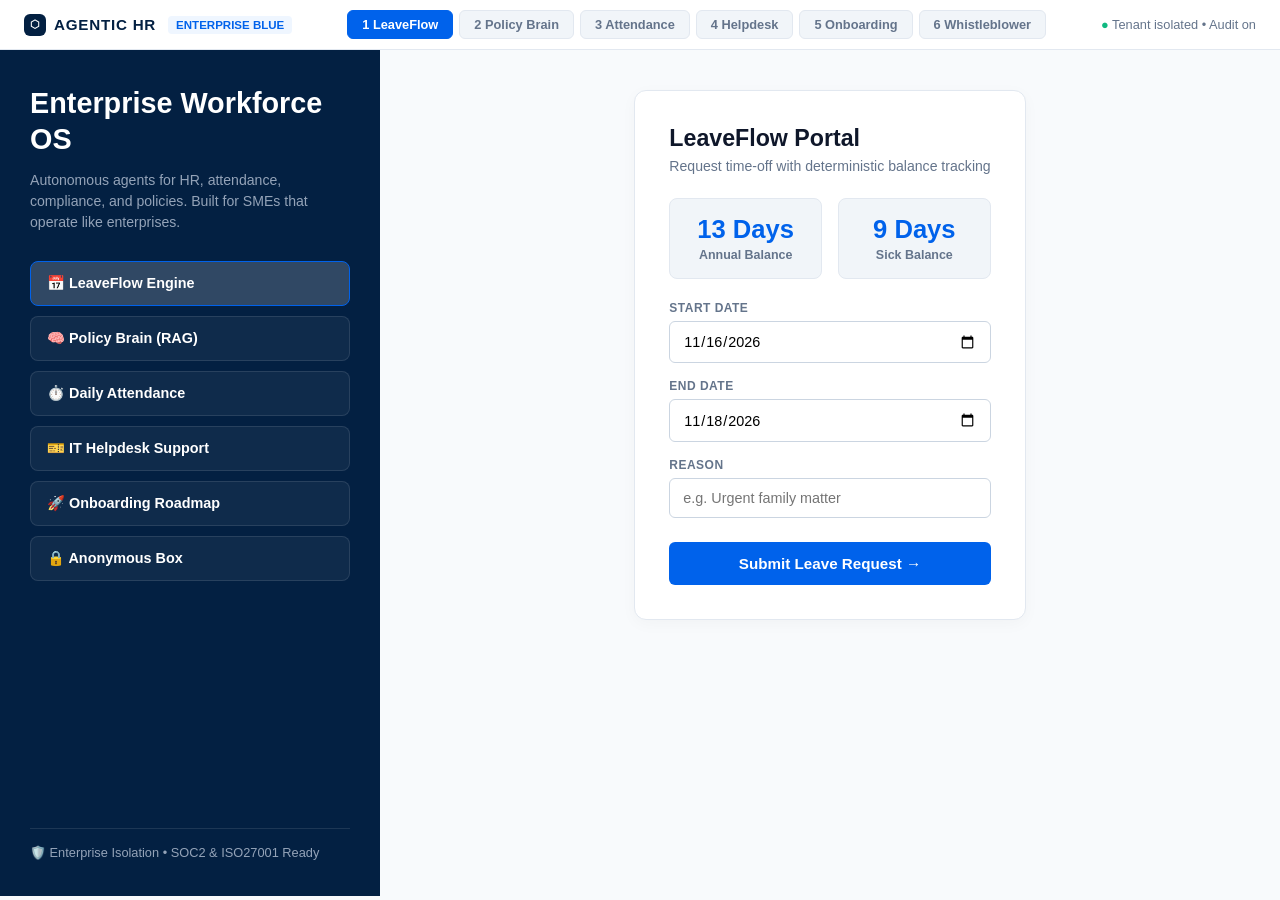
==== modules/employee-mgmt/index.html @ 18d4127e "feat(ui): implement enterprise blue cockpit UI and verify deterministic services" ====
<!DOCTYPE html>
<html lang="en">
<head>
  <meta charset="UTF-8">
  <meta name="viewport" content="width=device-width, initial-scale=1.0">
  <title>AGENTIC HR - Enterprise Workforce OS</title>
  <style>
    * {
      box-sizing: border-box;
      margin: 0;
      padding: 0;
      font-family: -apple-system, BlinkMacSystemFont, "Segoe UI", Roboto, Helvetica, Arial, sans-serif;
    }

    body {
      background-color: #f8fafc;
      color: #0f172a;
      display: flex;
      flex-direction: column;
      height: 100vh;
      overflow: hidden;
    }

    /* Top Prototype Nav Bar */
    .top-header {
      background: #ffffff;
      border-bottom: 1px solid #e2e8f0;
      display: flex;
      align-items: center;
      justify-content: space-between;
      padding: 10px 24px;
      font-size: 0.82rem;
      user-select: none;
      flex-shrink: 0;
    }

    .brand-group {
      display: flex;
      align-items: center;
      gap: 12px;
    }

    .brand-logo {
      display: flex;
      align-items: center;
      gap: 8px;
      font-weight: 800;
      letter-spacing: 0.05em;
      color: #032042;
      font-size: 0.95rem;
    }

    .brand-icon {
      width: 22px;
      height: 22px;
      background: #032042;
      color: white;
      border-radius: 6px;
      display: grid;
      place-items: center;
      font-size: 11px;
      font-weight: 900;
    }

    .pill-badge {
      background: #eff6ff;
      color: #0062eb;
      font-weight: 700;
      padding: 3px 8px;
      border-radius: 4px;
      font-size: 0.72rem;
    }

    .screen-pills {
      display: flex;
      gap: 6px;
    }

    .pill-btn {
      background: #f1f5f9;
      border: 1px solid #e2e8f0;
      color: #64748b;
      padding: 6px 14px;
      border-radius: 6px;
      font-size: 0.8rem;
      font-weight: 600;
      cursor: pointer;
      transition: all 0.2s ease;
    }

    .pill-btn:hover {
      background: #e2e8f0;
      color: #0f172a;
    }

    .pill-btn.active {
      background: #0062eb;
      color: #ffffff;
      border-color: #0062eb;
    }

    /* Main Workspace Layout */
    .workspace {
      display: grid;
      grid-template-columns: 380px 1fr;
      height: calc(100vh - 54px);
      overflow: hidden;
    }

    /* Left Hero / Sidebar Panel */
    .hero-side {
      background: #032042;
      color: #ffffff;
      padding: 36px 30px;
      display: flex;
      flex-direction: column;
      justify-content: space-between;
      overflow-y: auto;
    }

    .hero-title {
      font-size: 1.8rem;
      font-weight: 700;
      line-height: 1.25;
      margin-bottom: 12px;
    }

    .hero-subtitle {
      color: #94a3b8;
      font-size: 0.88rem;
      line-height: 1.5;
      margin-bottom: 28px;
    }

    .nav-box {
      display: flex;
      flex-direction: column;
      gap: 10px;
    }

    .nav-btn {
      background: rgba(255, 255, 255, 0.05);
      border: 1px solid rgba(255, 255, 255, 0.1);
      border-radius: 8px;
      padding: 13px 16px;
      text-align: left;
      color: #ffffff;
      font-size: 0.9rem;
      font-weight: 600;
      cursor: pointer;
      transition: all 0.2s ease;
      display: flex;
      align-items: center;
      gap: 10px;
    }

    .nav-btn:hover, .nav-btn.active {
      background: rgba(255, 255, 255, 0.18);
      border-color: #0062eb;
    }

    .hero-footer {
      border-top: 1px solid rgba(255, 255, 255, 0.1);
      padding-top: 16px;
      font-size: 0.8rem;
      color: #94a3b8;
    }

    /* Right Main Interactive Canvas */
    .canvas {
      background: #f8fafc;
      padding: 40px;
      overflow-y: auto;
      display: flex;
      justify-content: center;
      align-items: flex-start;
    }

    .card {
      background: #ffffff;
      border: 1px solid #e2e8f0;
      border-radius: 12px;
      padding: 34px;
      width: 100%;
      max-width: 620px;
      box-shadow: 0 4px 16px rgba(0, 0, 0, 0.03);
    }

    .card-title {
      font-size: 1.45rem;
      font-weight: 700;
      color: #0f172a;
      margin-bottom: 6px;
    }

    .card-sub {
      font-size: 0.88rem;
      color: #64748b;
      margin-bottom: 24px;
    }

    /* Metrics Grid */
    .metrics {
      display: flex;
      gap: 16px;
      margin-bottom: 22px;
    }

    .metric-card {
      flex: 1;
      background: #f1f5f9;
      border: 1px solid #e2e8f0;
      padding: 16px;
      border-radius: 8px;
      text-align: center;
    }

    .metric-val {
      font-size: 1.6rem;
      font-weight: 800;
      color: #0062eb;
    }

    .metric-lbl {
      font-size: 0.78rem;
      color: #64748b;
      font-weight: 600;
      margin-top: 4px;
    }

    /* Form Fields */
    .form-group {
      margin-bottom: 16px;
    }

    label {
      display: block;
      font-size: 0.75rem;
      font-weight: 700;
      color: #64748b;
      margin-bottom: 6px;
      text-transform: uppercase;
      letter-spacing: 0.04em;
    }

    input, select, textarea {
      width: 100%;
      padding: 11px 13px;
      border: 1px solid #cbd5e1;
      border-radius: 6px;
      font-size: 0.9rem;
      outline: none;
      background: #ffffff;
    }

    input:focus, select:focus, textarea:focus {
      border-color: #0062eb;
      box-shadow: 0 0 0 3px rgba(0, 98, 235, 0.12);
    }

    .btn-action {
      width: 100%;
      background: #0062eb;
      color: #ffffff;
      border: none;
      padding: 13px;
      font-size: 0.95rem;
      font-weight: 600;
      border-radius: 6px;
      cursor: pointer;
      transition: background 0.2s ease;
      margin-top: 8px;
    }

    .btn-action:hover {
      background: #0050c7;
    }

    .response-banner {
      margin-top: 16px;
      padding: 13px;
      border-radius: 6px;
      font-size: 0.88rem;
      display: none;
      line-height: 1.45;
      background: #ecfdf5;
      border: 1px solid #10b981;
      color: #065f46;
    }

    .panel {
      display: none;
    }

    .panel.active {
      display: block;
      animation: fadeIn 0.15s ease-in-out;
    }

    @keyframes fadeIn {
      from { opacity: 0; transform: translateY(3px); }
      to { opacity: 1; transform: translateY(0); }
    }
  </style>
</head>
<body>

  <!-- Top Prototype Nav Bar -->
  <header class="top-header">
    <div class="brand-group">
      <div class="brand-logo">
        <div class="brand-icon">⬡</div>
        AGENTIC HR
      </div>
      <span class="pill-badge">ENTERPRISE BLUE</span>
    </div>

    <!-- Navigation Screen Pills -->
    <div class="screen-pills">
      <button class="pill-btn active" id="pill-leave" onclick="switchView('leave')">1 LeaveFlow</button>
      <button class="pill-btn" id="pill-policy" onclick="switchView('policy')">2 Policy Brain</button>
      <button class="pill-btn" id="pill-attendance" onclick="switchView('attendance')">3 Attendance</button>
      <button class="pill-btn" id="pill-helpdesk" onclick="switchView('helpdesk')">4 Helpdesk</button>
      <button class="pill-btn" id="pill-onboarding" onclick="switchView('onboarding')">5 Onboarding</button>
      <button class="pill-btn" id="pill-anon" onclick="switchView('anon')">6 Whistleblower</button>
    </div>

    <div style="font-size: 0.8rem; color: #64748b;">
      <span style="color: #10b981;">●</span> Tenant isolated • Audit on
    </div>
  </header>

  <!-- Workspace Grid -->
  <div class="workspace">

    <!-- Left Hero & Sidebar -->
    <aside class="hero-side">
      <div>
        <h1 class="hero-title">Enterprise Workforce OS</h1>
        <p class="hero-subtitle">
          Autonomous agents for HR, attendance, compliance, and policies. Built for SMEs that operate like enterprises.
        </p>

        <div class="nav-box">
          <button class="nav-btn active" id="side-leave" onclick="switchView('leave')">📅 LeaveFlow Engine</button>
          <button class="nav-btn" id="side-policy" onclick="switchView('policy')">🧠 Policy Brain (RAG)</button>
          <button class="nav-btn" id="side-attendance" onclick="switchView('attendance')">⏱️ Daily Attendance</button>
          <button class="nav-btn" id="side-helpdesk" onclick="switchView('helpdesk')">🎫 IT Helpdesk Support</button>
          <button class="nav-btn" id="side-onboarding" onclick="switchView('onboarding')">🚀 Onboarding Roadmap</button>
          <button class="nav-btn" id="side-anon" onclick="switchView('anon')">🔒 Anonymous Box</button>
        </div>
      </div>

      <div class="hero-footer">
        🛡️ Enterprise Isolation • SOC2 & ISO27001 Ready
      </div>
    </aside>

    <!-- Right Workspace Canvas -->
    <main class="canvas">

      <!-- View 1: LeaveFlow -->
      <section id="view-leave" class="panel active">
        <div class="card">
          <h2 class="card-title">LeaveFlow Portal</h2>
          <p class="card-sub">Request time-off with deterministic balance tracking</p>

          <div class="metrics">
            <div class="metric-card">
              <div class="metric-val" id="ann-bal">13 Days</div>
              <div class="metric-lbl">Annual Balance</div>
            </div>
            <div class="metric-card">
              <div class="metric-val">9 Days</div>
              <div class="metric-lbl">Sick Balance</div>
            </div>
          </div>

          <div class="form-group">
            <label>Start Date</label>
            <input type="date" id="leave-start" value="2026-11-16">
          </div>
          <div class="form-group">
            <label>End Date</label>
            <input type="date" id="leave-end" value="2026-11-18">
          </div>
          <div class="form-group">
            <label>Reason</label>
            <input type="text" id="leave-reason" placeholder="e.g. Urgent family matter">
          </div>

          <button class="btn-action" onclick="handleLeave()">Submit Leave Request →</button>
          <div id="leave-res" class="response-banner"></div>
        </div>
      </section>

      <!-- View 2: Policy Brain (RAG) -->
      <section id="view-policy" class="panel">
        <div class="card">
          <h2 class="card-title">Policy Brain (RAG)</h2>
          <p class="card-sub">Grounded answers from official handbooks with RBAC protection</p>

          <div class="form-group">
            <label>Policy Question</label>
            <input type="text" id="policy-q" placeholder="What is the notice period for annual leaves?">
          </div>

          <button class="btn-action" onclick="handlePolicy()">Search Policy Engine →</button>
          <div id="policy-res" class="response-banner"></div>
        </div>
      </section>

      <!-- View 3: Attendance -->
      <section id="view-attendance" class="panel">
        <div class="card">
          <h2 class="card-title">Attendance & Timesheet</h2>
          <p class="card-sub">Immutable daily check-in verification</p>

          <div class="metrics">
            <div class="metric-card">
              <div class="metric-val" style="color: #10b981;">09:00 AM</div>
              <div class="metric-lbl">Scheduled Shift</div>
            </div>
            <div class="metric-card">
              <div class="metric-val" id="punch-status" style="color: #64748b;">Pending</div>
              <div class="metric-lbl">Status</div>
            </div>
          </div>

          <button class="btn-action" onclick="handleAttendance()">Punch Daily Attendance Check-In →</button>
          <div id="punch-res" class="response-banner"></div>
        </div>
      </section>

      <!-- View 4: Helpdesk -->
      <section id="view-helpdesk" class="panel">
        <div class="card">
          <h2 class="card-title">IT Helpdesk Support</h2>
          <p class="card-sub">Automated ticket dispatch and triage</p>

          <div class="form-group">
            <label>Ticket Subject</label>
            <input type="text" id="tck-sub" placeholder="e.g. Need Docker access on dev station">
          </div>
          <div class="form-group">
            <label>Category</label>
            <select id="tck-cat">
              <option value="IT">IT Infrastructure</option>
              <option value="HR">HR Department</option>
              <option value="Facilities">Workplace & Equipment</option>
            </select>
          </div>

          <button class="btn-action" onclick="handleTicket()">Create Support Ticket →</button>
          <div id="tck-res" class="response-banner"></div>
        </div>
      </section>

      <!-- View 5: Onboarding -->
      <section id="view-onboarding" class="panel">
        <div class="card">
          <h2 class="card-title">Onboarding Roadmap</h2>
          <p class="card-sub">Fast-track induction milestones (Day 1 - 3)</p>

          <div style="display: flex; flex-direction: column; gap: 10px;">
            <div style="padding: 12px; background: #f1f5f9; border-radius: 6px; font-size: 0.88rem;">
              <strong>Day 1:</strong> Culture & Hardware Provisioning — <span style="color: #10b981; font-weight: 700;">Completed</span>
            </div>
            <div style="padding: 12px; background: #eff6ff; border: 1px solid #bfdbfe; border-radius: 6px; font-size: 0.88rem;">
              <strong>Day 2:</strong> Architecture & Security Rules — <span style="color: #0062eb; font-weight: 700;">In Progress</span>
            </div>
            <div style="padding: 12px; background: #f1f5f9; border-radius: 6px; font-size: 0.88rem;">
              <strong>Day 3:</strong> Solo Production Deliverables — <span style="color: #64748b; font-weight: 700;">Pending</span>
            </div>
          </div>
        </div>
      </section>

      <!-- View 6: Anonymous Box -->
      <section id="view-anon" class="panel">
        <div class="card">
          <h2 class="card-title">Zero-Trace Whistleblower (Rule 6)</h2>
          <p class="card-sub">Report sensitive concerns without IP or token logging</p>

          <div class="form-group">
            <label>Report Incident</label>
            <textarea id="anon-txt" rows="4" placeholder="Detail the situation without personal identifiers..."></textarea>
          </div>

          <button class="btn-action" onclick="handleAnonymous()">Submit Anonymously →</button>
          <div id="anon-res" class="response-banner"></div>
        </div>
      </section>

    </main>
  </div>

  <script>
    function switchView(tabKey) {
      // 1. Sabhi panels hide karein
      const panels = document.querySelectorAll('.panel');
      panels.forEach(p => p.classList.remove('active'));

      // 2. Buttons se active status hatayein
      document.querySelectorAll('.pill-btn').forEach(b => b.classList.remove('active'));
      document.querySelectorAll('.nav-btn').forEach(b => b.classList.remove('active'));

      // 3. Target panel aur button activate karein
      const targetPanel = document.getElementById('view-' + tabKey);
      if (targetPanel) {
        targetPanel.classList.add('active');
      }

      const activePill = document.getElementById('pill-' + tabKey);
      if (activePill) activePill.classList.add('active');

      const activeSide = document.getElementById('side-' + tabKey);
      if (activeSide) activeSide.classList.add('active');
    }

    function handleLeave() {
      const reason = document.getElementById('leave-reason').value.trim();
      const res = document.getElementById('leave-res');
      if (!reason) {
        alert('Please enter a reason for the leave.');
        return;
      }
      res.style.display = 'block';
      res.innerHTML = '<strong>Request Approved:</strong> Remaining annual leave balance is now <strong>10 Days</strong>.';
      document.getElementById('ann-bal').innerText = '10 Days';
    }

    function handlePolicy() {
      const q = document.getElementById('policy-q').value.trim();
      const res = document.getElementById('policy-res');
      if (!q) {
        alert('Please enter a policy question.');
        return;
      }
      res.style.display = 'block';
      res.innerHTML = '<strong>Policy Grounded Result:</strong> Annual leaves require at least 2 working days advance notice. Probation evaluated under Section 4.2.<br><small style="color:#64748b;">Source: handbook.md</small>';
    }

    function handleAttendance() {
      const res = document.getElementById('punch-res');
      res.style.display = 'block';
      res.innerHTML = '<strong>Success:</strong> Daily attendance logged at 09:02 AM.';
      const status = document.getElementById('punch-status');
      status.innerText = 'PRESENT';
      status.style.color = '#10b981';
    }

    function handleTicket() {
      const sub = document.getElementById('tck-sub').value.trim();
      const res = document.getElementById('tck-res');
      if (!sub) {
        alert('Please enter ticket subject.');
        return;
      }
      const code = 'TCK-' + Math.random().toString(36).substring(2, 6).toUpperCase();
      res.style.display = 'block';
      res.innerHTML = '<strong>Ticket Created:</strong> #' + code + ' (Assigned to Tier-1 IT Support)';
    }

    function handleAnonymous() {
      const txt = document.getElementById('anon-txt').value.trim();
      const res = document.getElementById('anon-res');
      if (!txt) {
        alert('Please enter complaint details.');
        return;
      }
      const code = 'CASE-' + Math.random().toString(36).substring(2, 7).toUpperCase();
      res.style.display = 'block';
      res.innerHTML = '<strong>Logged (Zero-Trace):</strong> Case Code: <code>' + code + '</code>';
      document.getElementById('anon-txt').value = '';
    }
  </script>
</body>
</html>
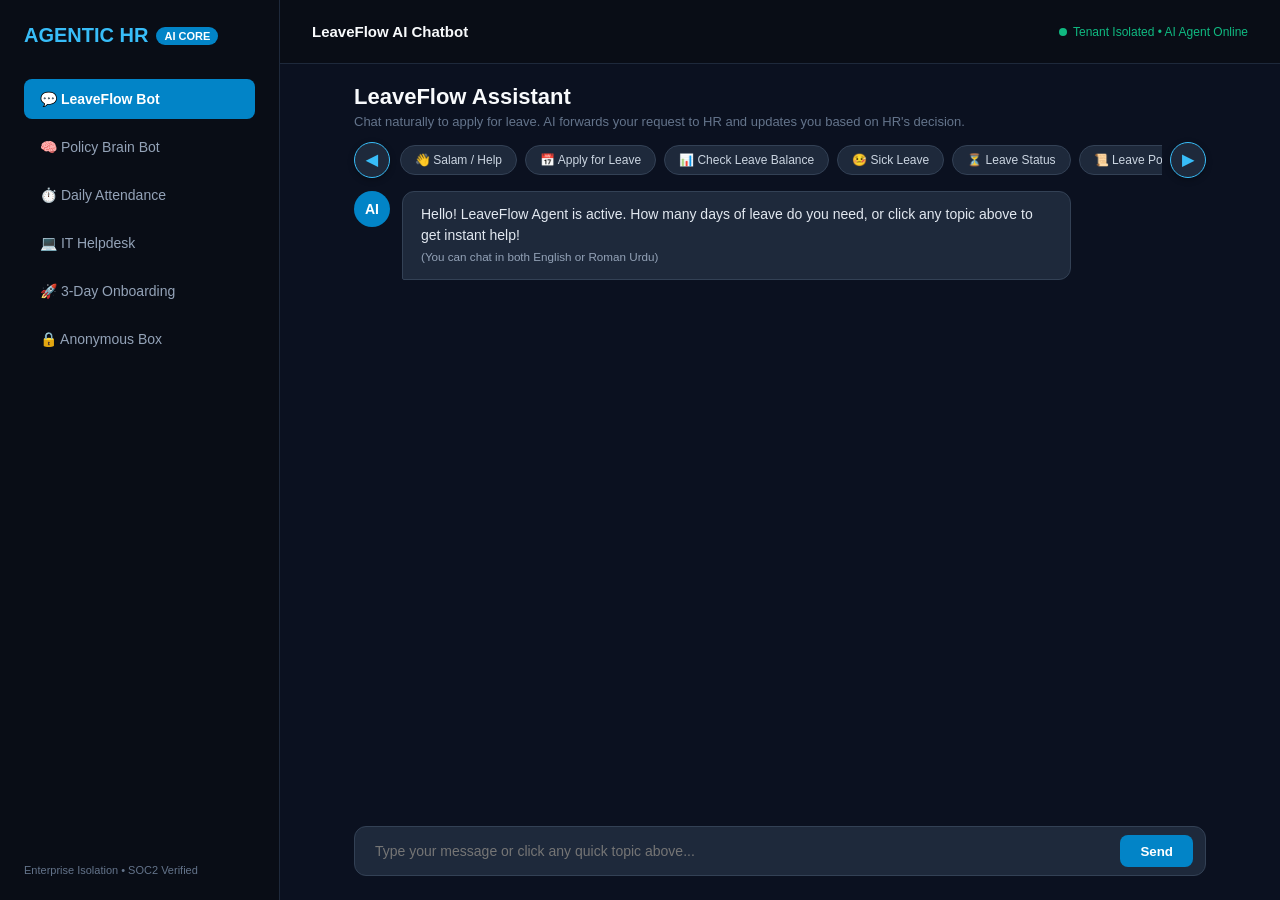
==== commit ac27f740: "feat(emp-mgmt): complete S1 data contracts, models, and wired live frontend APIs" ====
--- a/modules/employee-mgmt/index.html
+++ b/modules/employee-mgmt/index.html
@@ -1,579 +1,448 @@
-<!DOCTYPE html>
+﻿<!DOCTYPE html>
 <html lang="en">
 <head>
-  <meta charset="UTF-8">
-  <meta name="viewport" content="width=device-width, initial-scale=1.0">
-  <title>AGENTIC HR - Enterprise Workforce OS</title>
-  <style>
-    * {
-      box-sizing: border-box;
-      margin: 0;
-      padding: 0;
-      font-family: -apple-system, BlinkMacSystemFont, "Segoe UI", Roboto, Helvetica, Arial, sans-serif;
-    }
-
-    body {
-      background-color: #f8fafc;
-      color: #0f172a;
-      display: flex;
-      flex-direction: column;
-      height: 100vh;
-      overflow: hidden;
-    }
-
-    /* Top Prototype Nav Bar */
-    .top-header {
-      background: #ffffff;
-      border-bottom: 1px solid #e2e8f0;
-      display: flex;
-      align-items: center;
-      justify-content: space-between;
-      padding: 10px 24px;
-      font-size: 0.82rem;
-      user-select: none;
-      flex-shrink: 0;
-    }
-
-    .brand-group {
-      display: flex;
-      align-items: center;
-      gap: 12px;
-    }
-
-    .brand-logo {
-      display: flex;
-      align-items: center;
-      gap: 8px;
-      font-weight: 800;
-      letter-spacing: 0.05em;
-      color: #032042;
-      font-size: 0.95rem;
-    }
-
-    .brand-icon {
-      width: 22px;
-      height: 22px;
-      background: #032042;
-      color: white;
-      border-radius: 6px;
-      display: grid;
-      place-items: center;
-      font-size: 11px;
-      font-weight: 900;
-    }
-
-    .pill-badge {
-      background: #eff6ff;
-      color: #0062eb;
-      font-weight: 700;
-      padding: 3px 8px;
-      border-radius: 4px;
-      font-size: 0.72rem;
-    }
-
-    .screen-pills {
-      display: flex;
-      gap: 6px;
-    }
-
-    .pill-btn {
-      background: #f1f5f9;
-      border: 1px solid #e2e8f0;
-      color: #64748b;
-      padding: 6px 14px;
-      border-radius: 6px;
-      font-size: 0.8rem;
-      font-weight: 600;
-      cursor: pointer;
-      transition: all 0.2s ease;
-    }
-
-    .pill-btn:hover {
-      background: #e2e8f0;
-      color: #0f172a;
-    }
-
-    .pill-btn.active {
-      background: #0062eb;
-      color: #ffffff;
-      border-color: #0062eb;
-    }
-
-    /* Main Workspace Layout */
-    .workspace {
-      display: grid;
-      grid-template-columns: 380px 1fr;
-      height: calc(100vh - 54px);
-      overflow: hidden;
-    }
-
-    /* Left Hero / Sidebar Panel */
-    .hero-side {
-      background: #032042;
-      color: #ffffff;
-      padding: 36px 30px;
-      display: flex;
-      flex-direction: column;
-      justify-content: space-between;
-      overflow-y: auto;
-    }
-
-    .hero-title {
-      font-size: 1.8rem;
-      font-weight: 700;
-      line-height: 1.25;
-      margin-bottom: 12px;
-    }
-
-    .hero-subtitle {
-      color: #94a3b8;
-      font-size: 0.88rem;
-      line-height: 1.5;
-      margin-bottom: 28px;
-    }
-
-    .nav-box {
-      display: flex;
-      flex-direction: column;
-      gap: 10px;
-    }
-
-    .nav-btn {
-      background: rgba(255, 255, 255, 0.05);
-      border: 1px solid rgba(255, 255, 255, 0.1);
-      border-radius: 8px;
-      padding: 13px 16px;
-      text-align: left;
-      color: #ffffff;
-      font-size: 0.9rem;
-      font-weight: 600;
-      cursor: pointer;
-      transition: all 0.2s ease;
-      display: flex;
-      align-items: center;
-      gap: 10px;
-    }
-
-    .nav-btn:hover, .nav-btn.active {
-      background: rgba(255, 255, 255, 0.18);
-      border-color: #0062eb;
-    }
-
-    .hero-footer {
-      border-top: 1px solid rgba(255, 255, 255, 0.1);
-      padding-top: 16px;
-      font-size: 0.8rem;
-      color: #94a3b8;
-    }
-
-    /* Right Main Interactive Canvas */
-    .canvas {
-      background: #f8fafc;
-      padding: 40px;
-      overflow-y: auto;
-      display: flex;
-      justify-content: center;
-      align-items: flex-start;
-    }
-
-    .card {
-      background: #ffffff;
-      border: 1px solid #e2e8f0;
-      border-radius: 12px;
-      padding: 34px;
-      width: 100%;
-      max-width: 620px;
-      box-shadow: 0 4px 16px rgba(0, 0, 0, 0.03);
-    }
-
-    .card-title {
-      font-size: 1.45rem;
-      font-weight: 700;
-      color: #0f172a;
-      margin-bottom: 6px;
-    }
-
-    .card-sub {
-      font-size: 0.88rem;
-      color: #64748b;
-      margin-bottom: 24px;
-    }
-
-    /* Metrics Grid */
-    .metrics {
-      display: flex;
-      gap: 16px;
-      margin-bottom: 22px;
-    }
-
-    .metric-card {
-      flex: 1;
-      background: #f1f5f9;
-      border: 1px solid #e2e8f0;
-      padding: 16px;
-      border-radius: 8px;
-      text-align: center;
-    }
-
-    .metric-val {
-      font-size: 1.6rem;
-      font-weight: 800;
-      color: #0062eb;
-    }
-
-    .metric-lbl {
-      font-size: 0.78rem;
-      color: #64748b;
-      font-weight: 600;
-      margin-top: 4px;
-    }
-
-    /* Form Fields */
-    .form-group {
-      margin-bottom: 16px;
-    }
-
-    label {
-      display: block;
-      font-size: 0.75rem;
-      font-weight: 700;
-      color: #64748b;
-      margin-bottom: 6px;
-      text-transform: uppercase;
-      letter-spacing: 0.04em;
-    }
-
-    input, select, textarea {
-      width: 100%;
-      padding: 11px 13px;
-      border: 1px solid #cbd5e1;
-      border-radius: 6px;
-      font-size: 0.9rem;
-      outline: none;
-      background: #ffffff;
-    }
-
-    input:focus, select:focus, textarea:focus {
-      border-color: #0062eb;
-      box-shadow: 0 0 0 3px rgba(0, 98, 235, 0.12);
-    }
-
-    .btn-action {
-      width: 100%;
-      background: #0062eb;
-      color: #ffffff;
-      border: none;
-      padding: 13px;
-      font-size: 0.95rem;
-      font-weight: 600;
-      border-radius: 6px;
-      cursor: pointer;
-      transition: background 0.2s ease;
-      margin-top: 8px;
-    }
-
-    .btn-action:hover {
-      background: #0050c7;
-    }
-
-    .response-banner {
-      margin-top: 16px;
-      padding: 13px;
-      border-radius: 6px;
-      font-size: 0.88rem;
-      display: none;
-      line-height: 1.45;
-      background: #ecfdf5;
-      border: 1px solid #10b981;
-      color: #065f46;
-    }
-
-    .panel {
-      display: none;
-    }
-
-    .panel.active {
-      display: block;
-      animation: fadeIn 0.15s ease-in-out;
-    }
-
-    @keyframes fadeIn {
-      from { opacity: 0; transform: translateY(3px); }
-      to { opacity: 1; transform: translateY(0); }
-    }
-  </style>
+    <meta charset="UTF-8">
+    <meta name="viewport" content="width=device-width, initial-scale=1.0">
+    <title>Enterprise AI Workforce OS</title>
+    <style>
+        * { box-sizing: border-box; margin: 0; padding: 0; font-family: -apple-system, BlinkMacSystemFont, "Segoe UI", Roboto, sans-serif; }
+        body { background: #0f172a; color: #f8fafc; display: flex; height: 100vh; overflow: hidden; }
+        
+        .sidebar { width: 280px; background: #090d16; border-right: 1px solid #1e293b; padding: 24px; display: flex; flex-direction: column; justify-content: space-between; }
+        .brand { font-size: 20px; font-weight: 700; color: #38bdf8; display: flex; align-items: center; gap: 8px; }
+        .badge { font-size: 11px; background: #0284c7; color: white; padding: 3px 8px; border-radius: 12px; font-weight: 600; }
+        .nav-list { display: flex; flex-direction: column; gap: 8px; margin-top: 32px; }
+        .nav-btn { display: flex; align-items: center; gap: 12px; padding: 12px 16px; border-radius: 8px; background: transparent; color: #94a3b8; border: none; font-size: 14px; cursor: pointer; text-align: left; width: 100%; transition: all 0.2s; }
+        .nav-btn:hover { background: #1e293b; color: white; }
+        .nav-btn.active { background: #0284c7; color: white; font-weight: 600; }
+        
+        .main-content { flex: 1; display: flex; flex-direction: column; background: #0b1120; }
+        .topbar { height: 64px; border-bottom: 1px solid #1e293b; display: flex; align-items: center; justify-content: space-between; padding: 0 32px; background: #090d16; }
+        .status-pill { font-size: 12px; color: #10b981; display: flex; align-items: center; gap: 6px; }
+        .status-pill::before { content: ""; width: 8px; height: 8px; background: #10b981; border-radius: 50%; display: inline-block; }
+        
+        .chat-container { flex: 1; display: flex; flex-direction: column; max-width: 900px; width: 100%; margin: 0 auto; padding: 20px 24px 24px 24px; height: calc(100vh - 64px); }
+        .chat-header { margin-bottom: 12px; }
+        .chat-header h2 { font-size: 22px; font-weight: 700; color: #f8fafc; }
+        .chat-header p { font-size: 13px; color: #64748b; margin-top: 4px; }
+        
+        .chips-wrapper { display: flex; align-items: center; gap: 8px; margin-bottom: 12px; width: 100%; }
+        .scroll-arrow-btn { 
+            background: #1e293b; 
+            border: 1px solid #38bdf8; 
+            color: #38bdf8; 
+            width: 36px; 
+            height: 36px; 
+            border-radius: 50%; 
+            display: flex; 
+            align-items: center; 
+            justify-content: center; 
+            cursor: pointer; 
+            flex-shrink: 0; 
+            font-size: 15px; 
+            font-weight: bold;
+            transition: all 0.2s; 
+            box-shadow: 0 2px 6px rgba(0,0,0,0.3);
+        }
+        .scroll-arrow-btn:hover { background: #0284c7; color: white; border-color: #0284c7; transform: scale(1.08); }
+        
+        .chips-container { 
+            display: flex; 
+            gap: 8px; 
+            overflow-x: auto; 
+            scroll-behavior: smooth; 
+            padding: 4px 2px;
+            scrollbar-width: none; 
+            -ms-overflow-style: none;
+        }
+        .chips-container::-webkit-scrollbar { display: none; }
+        
+        .quick-chip { background: #1e293b; border: 1px solid #334155; color: #cbd5e1; padding: 7px 14px; border-radius: 18px; font-size: 12px; white-space: nowrap; cursor: pointer; transition: all 0.2s; user-select: none; }
+        .quick-chip:hover { background: #0284c7; color: white; border-color: #38bdf8; }
+        
+        .chat-messages { flex: 1; overflow-y: auto; display: flex; flex-direction: column; gap: 16px; padding-right: 8px; margin-bottom: 16px; }
+        .message { display: flex; gap: 12px; max-width: 85%; line-height: 1.5; font-size: 14px; }
+        .message.bot { align-self: flex-start; }
+        .message.user { align-self: flex-end; flex-direction: row-reverse; }
+        .msg-avatar { width: 36px; height: 36px; border-radius: 50%; display: flex; align-items: center; justify-content: center; font-size: 14px; font-weight: 700; flex-shrink: 0; }
+        .msg-avatar.bot { background: #0284c7; color: white; }
+        .msg-avatar.user { background: #334155; color: white; }
+        .msg-content { background: #1e293b; padding: 12px 18px; border-radius: 12px; color: #e2e8f0; }
+        .message.user .msg-content { background: #0369a1; color: white; border-bottom-right-radius: 2px; }
+        .message.bot .msg-content { border-bottom-left-radius: 2px; border: 1px solid #334155; }
+        
+        .hr-action-box { background: #0f172a; border: 1px solid #f59e0b; padding: 16px; border-radius: 10px; margin-top: 12px; }
+        .hr-action-box b { color: #f59e0b; }
+        .pin-input-group { margin-top: 10px; display: flex; align-items: center; gap: 10px; flex-wrap: wrap; }
+        .pin-field { background: #1e293b; border: 1px solid #475569; color: white; padding: 7px 12px; border-radius: 6px; font-size: 13px; width: 170px; outline: none; }
+        .pin-field:focus { border-color: #38bdf8; }
+        .password-hint { font-size: 11.5px; color: #94a3b8; background: #1e293b; padding: 4px 10px; border-radius: 6px; border: 1px dashed #475569; }
+        .password-hint b { color: #38bdf8; }
+        .hr-btn-group { display: flex; gap: 10px; margin-top: 12px; }
+        .btn-yes { background: #10b981; color: white; border: none; padding: 7px 16px; border-radius: 6px; cursor: pointer; font-weight: 600; font-size: 13px; }
+        .btn-yes:hover { background: #059669; }
+        .btn-no { background: #ef4444; color: white; border: none; padding: 7px 16px; border-radius: 6px; cursor: pointer; font-weight: 600; font-size: 13px; }
+        .btn-no:hover { background: #dc2626; }
+        .pin-err { color: #f87171; font-size: 12px; margin-top: 8px; display: none; }
+        
+        .input-bar { display: flex; gap: 12px; background: #1e293b; padding: 8px 12px; border-radius: 12px; border: 1px solid #334155; }
+        .input-bar input { flex: 1; background: transparent; border: none; outline: none; color: white; font-size: 14px; padding: 8px; }
+        .input-bar button { background: #0284c7; border: none; color: white; padding: 8px 20px; border-radius: 8px; cursor: pointer; font-weight: 600; transition: background 0.2s; }
+        .input-bar button:hover { background: #0369a1; }
+    </style>
 </head>
 <body>
-
-  <!-- Top Prototype Nav Bar -->
-  <header class="top-header">
-    <div class="brand-group">
-      <div class="brand-logo">
-        <div class="brand-icon">⬡</div>
-        AGENTIC HR
-      </div>
-      <span class="pill-badge">ENTERPRISE BLUE</span>
+    <div class="sidebar">
+        <div>
+            <div class="brand">AGENTIC HR <span class="badge">AI CORE</span></div>
+            <div class="nav-list">
+                <button class="nav-btn active" onclick="switchMode('leave')">💬 LeaveFlow Bot</button>
+                <button class="nav-btn" onclick="switchMode('policy')">🧠 Policy Brain Bot</button>
+                <button class="nav-btn" onclick="sendQuickPrompt('Missing Attendance / Punch')">⏱️ Daily Attendance</button>
+                <button class="nav-btn" onclick="sendQuickPrompt('Password / IT Support')">💻 IT Helpdesk</button>
+                <button class="nav-btn" onclick="sendQuickPrompt('I am a new employee')">🚀 3-Day Onboarding</button>
+                <button class="nav-btn" onclick="sendQuickPrompt('Whistleblower Anonymous Box')">🔒 Anonymous Box</button>
+            </div>
+        </div>
+        <div style="font-size: 11px; color: #64748b;">Enterprise Isolation • SOC2 Verified</div>
     </div>
 
-    <!-- Navigation Screen Pills -->
-    <div class="screen-pills">
-      <button class="pill-btn active" id="pill-leave" onclick="switchView('leave')">1 LeaveFlow</button>
-      <button class="pill-btn" id="pill-policy" onclick="switchView('policy')">2 Policy Brain</button>
-      <button class="pill-btn" id="pill-attendance" onclick="switchView('attendance')">3 Attendance</button>
-      <button class="pill-btn" id="pill-helpdesk" onclick="switchView('helpdesk')">4 Helpdesk</button>
-      <button class="pill-btn" id="pill-onboarding" onclick="switchView('onboarding')">5 Onboarding</button>
-      <button class="pill-btn" id="pill-anon" onclick="switchView('anon')">6 Whistleblower</button>
+    <div class="main-content">
+        <div class="topbar">
+            <div id="agent-indicator" style="font-weight: 600; font-size: 15px;">LeaveFlow AI Chatbot</div>
+            <div class="status-pill">Tenant Isolated • AI Agent Online</div>
+        </div>
+
+        <div class="chat-container">
+            <div class="chat-header">
+                <h2 id="view-title">LeaveFlow Assistant</h2>
+                <p id="view-desc">Chat naturally to apply for leave. AI forwards your request to HR and updates you based on HR's decision.</p>
+            </div>
+
+            <div class="chips-wrapper">
+                <button class="scroll-arrow-btn" onclick="scrollChips(-220)" title="Scroll Left">◀</button>
+                
+                <div class="chips-container" id="chipsBox">
+                    <button class="quick-chip" onclick="sendQuickPrompt('Assalam-o-Alaikum')">👋 Salam / Help</button>
+                    <button class="quick-chip" onclick="sendQuickPrompt('How can I apply for leave?')">📅 Apply for Leave</button>
+                    <button class="quick-chip" onclick="sendQuickPrompt('How can I check my remaining leaves?')">📊 Check Leave Balance</button>
+                    <button class="quick-chip" onclick="sendQuickPrompt('What is Sick Leave?')">🤒 Sick Leave</button>
+                    <button class="quick-chip" onclick="sendQuickPrompt('How can I check my leave status?')">⏳ Leave Status</button>
+                    <button class="quick-chip" onclick="sendQuickPrompt('Company ke rules batao')">📜 Leave Policy</button>
+                    <button class="quick-chip" onclick="sendQuickPrompt('Can I work from home (WFH) today?')">🏠 Can I work from home (WFH) today?</button>
+                    <button class="quick-chip" onclick="sendQuickPrompt('Office Timings & Shift')">⏰ Office Timings & Shift</button>
+                    <button class="quick-chip" onclick="sendQuickPrompt('Missing Attendance / Punch')">📍 Missing Attendance / Punch</button>
+                    <button class="quick-chip" onclick="sendQuickPrompt('Early Leave / Half-Day')">🏃 Early Leave / Half-Day</button>
+                    <button class="quick-chip" onclick="sendQuickPrompt('Work From Home (WFH)')">🏠 Work From Home (WFH)</button>
+                    <button class="quick-chip" onclick="sendQuickPrompt('Comp-Off Request')">🔄 Comp-Off Request</button>
+                    <button class="quick-chip" onclick="sendQuickPrompt('Public Holidays List')">🎉 Public Holidays List</button>
+                    <button class="quick-chip" onclick="sendQuickPrompt('Salary Date & Payslip')">💰 Salary Date & Payslip</button>
+                    <button class="quick-chip" onclick="sendQuickPrompt('Salary Deduction Query')">📉 Salary Deduction Query</button>
+                    <button class="quick-chip" onclick="sendQuickPrompt('Expense / Travel Claim')">🧾 Expense / Travel Claim</button>
+                    <button class="quick-chip" onclick="sendQuickPrompt('Update Bank Details')">🏦 Update Bank Details</button>
+                    <button class="quick-chip" onclick="sendQuickPrompt('Salary / Experience Letter')">📄 Salary / Experience Letter</button>
+                    <button class="quick-chip" onclick="sendQuickPrompt('Dress Code & Policies')">👔 Dress Code & Policies</button>
+                    <button class="quick-chip" onclick="sendQuickPrompt('Health Insurance & Medical')">🏥 Health Insurance & Medical</button>
+                    <button class="quick-chip" onclick="sendQuickPrompt('Password / IT Support')">💻 Password / IT Support</button>
+                    <button class="quick-chip" onclick="sendQuickPrompt('Lost ID / Access Card')">🪪 Lost ID / Access Card</button>
+                    <button class="quick-chip" onclick="sendQuickPrompt('Appraisal & Increment')">📈 Appraisal & Increment</button>
+                    <button class="quick-chip" onclick="sendQuickPrompt('Resignation & Notice Period')">🚪 Resignation & Notice Period</button>
+                </div>
+
+                <button class="scroll-arrow-btn" onclick="scrollChips(220)" title="Scroll Right">▶</button>
+            </div>
+
+            <div class="chat-messages" id="chatBox">
+                <div class="message bot">
+                    <div class="msg-avatar bot">AI</div>
+                    <div class="msg-content">
+                        Hello! LeaveFlow Agent is active. How many days of leave do you need, or click any topic above to get instant help!<br>
+                        <small style="color:#94a3b8;">(You can chat in both English or Roman Urdu)</small>
+                    </div>
+                </div>
+            </div>
+
+            <div class="input-bar">
+                <input type="text" id="userInput" placeholder="Type your message or click any quick topic above..." onkeydown="if(event.key==='Enter') sendMessage()">
+                <button onclick="sendMessage()">Send</button>
+            </div>
+        </div>
     </div>
 
-    <div style="font-size: 0.8rem; color: #64748b;">
-      <span style="color: #10b981;">●</span> Tenant isolated • Audit on
-    </div>
-  </header>
-
-  <!-- Workspace Grid -->
-  <div class="workspace">
-
-    <!-- Left Hero & Sidebar -->
-    <aside class="hero-side">
-      <div>
-        <h1 class="hero-title">Enterprise Workforce OS</h1>
-        <p class="hero-subtitle">
-          Autonomous agents for HR, attendance, compliance, and policies. Built for SMEs that operate like enterprises.
-        </p>
-
-        <div class="nav-box">
-          <button class="nav-btn active" id="side-leave" onclick="switchView('leave')">📅 LeaveFlow Engine</button>
-          <button class="nav-btn" id="side-policy" onclick="switchView('policy')">🧠 Policy Brain (RAG)</button>
-          <button class="nav-btn" id="side-attendance" onclick="switchView('attendance')">⏱️ Daily Attendance</button>
-          <button class="nav-btn" id="side-helpdesk" onclick="switchView('helpdesk')">🎫 IT Helpdesk Support</button>
-          <button class="nav-btn" id="side-onboarding" onclick="switchView('onboarding')">🚀 Onboarding Roadmap</button>
-          <button class="nav-btn" id="side-anon" onclick="switchView('anon')">🔒 Anonymous Box</button>
-        </div>
-      </div>
-
-      <div class="hero-footer">
-        🛡️ Enterprise Isolation • SOC2 & ISO27001 Ready
-      </div>
-    </aside>
-
-    <!-- Right Workspace Canvas -->
-    <main class="canvas">
-
-      <!-- View 1: LeaveFlow -->
-      <section id="view-leave" class="panel active">
-        <div class="card">
-          <h2 class="card-title">LeaveFlow Portal</h2>
-          <p class="card-sub">Request time-off with deterministic balance tracking</p>
-
-          <div class="metrics">
-            <div class="metric-card">
-              <div class="metric-val" id="ann-bal">13 Days</div>
-              <div class="metric-lbl">Annual Balance</div>
-            </div>
-            <div class="metric-card">
-              <div class="metric-val">9 Days</div>
-              <div class="metric-lbl">Sick Balance</div>
-            </div>
-          </div>
-
-          <div class="form-group">
-            <label>Start Date</label>
-            <input type="date" id="leave-start" value="2026-11-16">
-          </div>
-          <div class="form-group">
-            <label>End Date</label>
-            <input type="date" id="leave-end" value="2026-11-18">
-          </div>
-          <div class="form-group">
-            <label>Reason</label>
-            <input type="text" id="leave-reason" placeholder="e.g. Urgent family matter">
-          </div>
-
-          <button class="btn-action" onclick="handleLeave()">Submit Leave Request →</button>
-          <div id="leave-res" class="response-banner"></div>
-        </div>
-      </section>
-
-      <!-- View 2: Policy Brain (RAG) -->
-      <section id="view-policy" class="panel">
-        <div class="card">
-          <h2 class="card-title">Policy Brain (RAG)</h2>
-          <p class="card-sub">Grounded answers from official handbooks with RBAC protection</p>
-
-          <div class="form-group">
-            <label>Policy Question</label>
-            <input type="text" id="policy-q" placeholder="What is the notice period for annual leaves?">
-          </div>
-
-          <button class="btn-action" onclick="handlePolicy()">Search Policy Engine →</button>
-          <div id="policy-res" class="response-banner"></div>
-        </div>
-      </section>
-
-      <!-- View 3: Attendance -->
-      <section id="view-attendance" class="panel">
-        <div class="card">
-          <h2 class="card-title">Attendance & Timesheet</h2>
-          <p class="card-sub">Immutable daily check-in verification</p>
-
-          <div class="metrics">
-            <div class="metric-card">
-              <div class="metric-val" style="color: #10b981;">09:00 AM</div>
-              <div class="metric-lbl">Scheduled Shift</div>
-            </div>
-            <div class="metric-card">
-              <div class="metric-val" id="punch-status" style="color: #64748b;">Pending</div>
-              <div class="metric-lbl">Status</div>
-            </div>
-          </div>
-
-          <button class="btn-action" onclick="handleAttendance()">Punch Daily Attendance Check-In →</button>
-          <div id="punch-res" class="response-banner"></div>
-        </div>
-      </section>
-
-      <!-- View 4: Helpdesk -->
-      <section id="view-helpdesk" class="panel">
-        <div class="card">
-          <h2 class="card-title">IT Helpdesk Support</h2>
-          <p class="card-sub">Automated ticket dispatch and triage</p>
-
-          <div class="form-group">
-            <label>Ticket Subject</label>
-            <input type="text" id="tck-sub" placeholder="e.g. Need Docker access on dev station">
-          </div>
-          <div class="form-group">
-            <label>Category</label>
-            <select id="tck-cat">
-              <option value="IT">IT Infrastructure</option>
-              <option value="HR">HR Department</option>
-              <option value="Facilities">Workplace & Equipment</option>
-            </select>
-          </div>
-
-          <button class="btn-action" onclick="handleTicket()">Create Support Ticket →</button>
-          <div id="tck-res" class="response-banner"></div>
-        </div>
-      </section>
-
-      <!-- View 5: Onboarding -->
-      <section id="view-onboarding" class="panel">
-        <div class="card">
-          <h2 class="card-title">Onboarding Roadmap</h2>
-          <p class="card-sub">Fast-track induction milestones (Day 1 - 3)</p>
-
-          <div style="display: flex; flex-direction: column; gap: 10px;">
-            <div style="padding: 12px; background: #f1f5f9; border-radius: 6px; font-size: 0.88rem;">
-              <strong>Day 1:</strong> Culture & Hardware Provisioning — <span style="color: #10b981; font-weight: 700;">Completed</span>
-            </div>
-            <div style="padding: 12px; background: #eff6ff; border: 1px solid #bfdbfe; border-radius: 6px; font-size: 0.88rem;">
-              <strong>Day 2:</strong> Architecture & Security Rules — <span style="color: #0062eb; font-weight: 700;">In Progress</span>
-            </div>
-            <div style="padding: 12px; background: #f1f5f9; border-radius: 6px; font-size: 0.88rem;">
-              <strong>Day 3:</strong> Solo Production Deliverables — <span style="color: #64748b; font-weight: 700;">Pending</span>
-            </div>
-          </div>
-        </div>
-      </section>
-
-      <!-- View 6: Anonymous Box -->
-      <section id="view-anon" class="panel">
-        <div class="card">
-          <h2 class="card-title">Zero-Trace Whistleblower (Rule 6)</h2>
-          <p class="card-sub">Report sensitive concerns without IP or token logging</p>
-
-          <div class="form-group">
-            <label>Report Incident</label>
-            <textarea id="anon-txt" rows="4" placeholder="Detail the situation without personal identifiers..."></textarea>
-          </div>
-
-          <button class="btn-action" onclick="handleAnonymous()">Submit Anonymously →</button>
-          <div id="anon-res" class="response-banner"></div>
-        </div>
-      </section>
-
-    </main>
-  </div>
-
-  <script>
-    function switchView(tabKey) {
-      // 1. Sabhi panels hide karein
-      const panels = document.querySelectorAll('.panel');
-      panels.forEach(p => p.classList.remove('active'));
-
-      // 2. Buttons se active status hatayein
-      document.querySelectorAll('.pill-btn').forEach(b => b.classList.remove('active'));
-      document.querySelectorAll('.nav-btn').forEach(b => b.classList.remove('active'));
-
-      // 3. Target panel aur button activate karein
-      const targetPanel = document.getElementById('view-' + tabKey);
-      if (targetPanel) {
-        targetPanel.classList.add('active');
-      }
-
-      const activePill = document.getElementById('pill-' + tabKey);
-      if (activePill) activePill.classList.add('active');
-
-      const activeSide = document.getElementById('side-' + tabKey);
-      if (activeSide) activeSide.classList.add('active');
-    }
-
-    function handleLeave() {
-      const reason = document.getElementById('leave-reason').value.trim();
-      const res = document.getElementById('leave-res');
-      if (!reason) {
-        alert('Please enter a reason for the leave.');
-        return;
-      }
-      res.style.display = 'block';
-      res.innerHTML = '<strong>Request Approved:</strong> Remaining annual leave balance is now <strong>10 Days</strong>.';
-      document.getElementById('ann-bal').innerText = '10 Days';
-    }
-
-    function handlePolicy() {
-      const q = document.getElementById('policy-q').value.trim();
-      const res = document.getElementById('policy-res');
-      if (!q) {
-        alert('Please enter a policy question.');
-        return;
-      }
-      res.style.display = 'block';
-      res.innerHTML = '<strong>Policy Grounded Result:</strong> Annual leaves require at least 2 working days advance notice. Probation evaluated under Section 4.2.<br><small style="color:#64748b;">Source: handbook.md</small>';
-    }
-
-    function handleAttendance() {
-      const res = document.getElementById('punch-res');
-      res.style.display = 'block';
-      res.innerHTML = '<strong>Success:</strong> Daily attendance logged at 09:02 AM.';
-      const status = document.getElementById('punch-status');
-      status.innerText = 'PRESENT';
-      status.style.color = '#10b981';
-    }
-
-    function handleTicket() {
-      const sub = document.getElementById('tck-sub').value.trim();
-      const res = document.getElementById('tck-res');
-      if (!sub) {
-        alert('Please enter ticket subject.');
-        return;
-      }
-      const code = 'TCK-' + Math.random().toString(36).substring(2, 6).toUpperCase();
-      res.style.display = 'block';
-      res.innerHTML = '<strong>Ticket Created:</strong> #' + code + ' (Assigned to Tier-1 IT Support)';
-    }
-
-    function handleAnonymous() {
-      const txt = document.getElementById('anon-txt').value.trim();
-      const res = document.getElementById('anon-res');
-      if (!txt) {
-        alert('Please enter complaint details.');
-        return;
-      }
-      const code = 'CASE-' + Math.random().toString(36).substring(2, 7).toUpperCase();
-      res.style.display = 'block';
-      res.innerHTML = '<strong>Logged (Zero-Trace):</strong> Case Code: <code>' + code + '</code>';
-      document.getElementById('anon-txt').value = '';
-    }
-  </script>
+    <script>
+        let currentMode = 'leave';
+        const MANAGER_AUTH_PIN = "Yasir098@@";
+
+        function scrollChips(distance) {
+            const container = document.getElementById('chipsBox');
+            container.scrollBy({ left: distance, behavior: 'smooth' });
+        }
+
+        function sendQuickPrompt(txt) {
+            document.getElementById('userInput').value = txt;
+            sendMessage();
+        }
+
+        function isUrduInput(text) {
+            const lower = text.toLowerCase();
+            const urduWords = [
+                "kya", "kia", "haal", "kaise", "kese", "chahiye", "cahaiay", "chuti", "chutti", 
+                "wajah", "din", "dinon", "batao", "mujhe", "muhy", "mai", "main", "hoon", "hun",
+                "hai", "hein", "hn", "nhi", "nahi", "krna", "karein", "kar", "ap", "aap", "ki", 
+                "ka", "ke", "ko", "se", "sy", "pehle", "foutgi", "inteqal", "bimar", "ghr", "ghar",
+                "shukriya", "theek", "bhi"
+            ];
+            return urduWords.some(w => new RegExp("\\b" + w + "\\b", "i").test(lower));
+        }
+
+        function switchMode(mode) {
+            currentMode = mode;
+            const buttons = document.querySelectorAll('.nav-btn');
+            buttons.forEach(b => b.classList.remove('active'));
+            const chatBox = document.getElementById('chatBox');
+
+            if(mode === 'leave') {
+                buttons[0].classList.add('active');
+                document.getElementById('agent-indicator').innerText = "LeaveFlow AI Chatbot";
+                document.getElementById('view-title').innerText = "LeaveFlow Assistant";
+                document.getElementById('view-desc').innerText = "Chat naturally to apply for leave. AI forwards your request to HR and updates you based on HR's decision.";
+                chatBox.innerHTML = `
+                    <div class="message bot">
+                        <div class="msg-avatar bot">AI</div>
+                        <div class="msg-content">LeaveFlow Agent is active. How many days of leave do you need?</div>
+                    </div>`;
+            } else if(mode === 'policy') {
+                buttons[1].classList.add('active');
+                document.getElementById('agent-indicator').innerText = "Policy Brain Bot";
+                document.getElementById('view-title').innerText = "Policy Brain AI";
+                document.getElementById('view-desc').innerText = "Ask questions regarding company policies, leave limits, timings, or medical documentation.";
+                chatBox.innerHTML = `
+                    <div class="message bot">
+                        <div class="msg-avatar bot">AI</div>
+                        <div class="msg-content">Policy Brain is ready. What would you like to know about our company policy?</div>
+                    </div>`;
+            }
+        }
+
+        function sendMessage() {
+            const input = document.getElementById('userInput');
+            const text = input.value.trim();
+            if(!text) return;
+
+            const chatBox = document.getElementById('chatBox');
+            chatBox.innerHTML += `
+                <div class="message user">
+                    <div class="msg-avatar user">U</div>
+                    <div class="msg-content">${text}</div>
+                </div>`;
+            input.value = '';
+            chatBox.scrollTop = chatBox.scrollHeight;
+
+            const lower = text.toLowerCase();
+            const urdu = isUrduInput(text);
+
+            setTimeout(() => {
+                if (/^(hello|hi|hey|good morning|good afternoon|good evening)/i.test(lower)) {
+                    respondBot("Hello! Welcome to Employee Management System. How can I assist you today?");
+                    return;
+                }
+                if (/^(aoa|salam|slam|assalam|assalam-o-alaikum)/i.test(lower)) {
+                    respondBot("Wa-Alaikum-Assalam! Kaise hain aap? Main aapki kya madad kar sakta hoon?");
+                    return;
+                }
+
+                if (lower.includes("wfh") || lower.includes("work from home")) {
+                    respondBot("🏠 <b>Work From Home (WFH) Policy:</b> WFH is permitted up to 2 days a week with prior line manager approval. Please submit your WFH request on the portal 24 hours in advance.");
+                    return;
+                }
+                if (lower.includes("office timing") || lower.includes("shift")) {
+                    respondBot("⏰ <b>Office Timings & Shifts:</b> Standard general shift is 09:00 AM to 06:00 PM (Monday to Friday) with a 1-hour lunch & prayer break. Grace period is 15 minutes.");
+                    return;
+                }
+                if (lower.includes("missing attendance") || lower.includes("punch")) {
+                    respondBot("📍 <b>Missing Attendance / Punch:</b> If biometric or portal check-in was missed, please submit an Attendance Regularization request within 48 hours for manager approval.");
+                    return;
+                }
+                if (lower.includes("early leave") || lower.includes("half-day") || lower.includes("half day")) {
+                    respondBot("🏃 <b>Early Leave / Half-Day:</b> A half-day requires working at least 4.5 hours. Submit the half-day request on the Employee Portal with line manager notification.");
+                    return;
+                }
+                if (lower.includes("comp-off") || lower.includes("compoff")) {
+                    respondBot("🔄 <b>Comp-Off Request:</b> If you worked on a gazetted holiday or weekend upon management approval, you can claim compensatory off within 30 days.");
+                    return;
+                }
+                if (lower.includes("public holiday") || lower.includes("holidays list")) {
+                    respondBot("🎉 <b>Public Holidays List:</b> Our company observes all official gazetted government holidays including Eid-ul-Fitr, Eid-ul-Adha, Ashura, Pakistan Day, and Quaid-e-Azam Day. View full calendar in Dashboard.");
+                    return;
+                }
+                if (lower.includes("salary date") || lower.includes("payslip")) {
+                    respondBot("💰 <b>Salary Date & Payslip:</b> Salaries are disbursed on the 1st of every calendar month. Payslips can be downloaded from the Employee Portal under 'Finance & Payroll'.");
+                    return;
+                }
+                if (lower.includes("deduction query") || lower.includes("salary deduction")) {
+                    respondBot("📉 <b>Salary Deduction Query:</b> Deductions occur for unpaid leaves or tax withholding. For specific breakdowns, please raise an HR Helpdesk ticket.");
+                    return;
+                }
+                if (lower.includes("expense") || lower.includes("travel claim")) {
+                    respondBot("🧾 <b>Expense & Travel Claim:</b> Submit original receipts with expense claims via the portal within 15 days of expenditure for finance department clearance.");
+                    return;
+                }
+                if (lower.includes("bank details")) {
+                    respondBot("🏦 <b>Update Bank Details:</b> Upload a copy of your bank account maintenance certificate or void cheque on the portal profile page by the 20th of the month.");
+                    return;
+                }
+                if (lower.includes("experience letter") || lower.includes("salary letter")) {
+                    respondBot("📄 <b>Salary / Experience Letter:</b> Official employment verification and experience letters can be generated with a 48-hour SLA via HR Document Requests.");
+                    return;
+                }
+                if (lower.includes("dress code")) {
+                    respondBot("👔 <b>Dress Code & Policies:</b> Smart business casual is standard Monday through Thursday. Casual wear (jeans and polo) is permitted on Fridays.");
+                    return;
+                }
+                if (lower.includes("insurance") || lower.includes("medical")) {
+                    respondBot("🏥 <b>Health Insurance & Medical:</b> Permanent employees and dependents are covered under company health insurance. Contact HR for your TPA card and cashless hospital panel list.");
+                    return;
+                }
+                if (lower.includes("password") || lower.includes("it support")) {
+                    respondBot("💻 <b>Password & IT Support:</b> For email password resets or hardware assistance, contact it-support@company.com or raise a ticket under IT Helpdesk.");
+                    return;
+                }
+                if (lower.includes("lost id") || lower.includes("access card")) {
+                    respondBot("🪪 <b>Lost ID / Access Card:</b> Report lost access cards immediately to Admin/Security to block the badge. A replacement card can be issued via Admin.");
+                    return;
+                }
+                if (lower.includes("appraisal") || lower.includes("increment")) {
+                    respondBot("📈 <b>Appraisal & Increment:</b> Performance reviews are conducted annually in Q4 based on OKRs and manager evaluations, effective next fiscal quarter.");
+                    return;
+                }
+                if (lower.includes("resignation") || lower.includes("notice period")) {
+                    respondBot("🚪 <b>Resignation & Notice Period:</b> Standard notice period is 30 days for permanent employees. Resignation must be submitted formally through the HR portal.");
+                    return;
+                }
+                if (lower.includes("check my remaining leaves") || lower.includes("leave balance")) {
+                    respondBot("📊 <b>Leave Balance:</b> You can check your categorized remaining leave quota (Casual, Sick, Annual) on the Employee Portal Dashboard.");
+                    return;
+                }
+
+                if (lower.includes("rule") || lower.includes("policy") || lower.includes("limit") || lower.includes("qanoon")) {
+                    if (urdu) {
+                        respondBot(`<b>Hamari Company ke Leave Rules:</b><br><br>
+                        1. <b>Daily Limit:</b> 40 employees mein se aik din mein zyada se zyada <b>5 employees</b> chutti le saktay hain.<br>
+                        2. <b>1st to 5th Employee:</b> AI aapki darkhwast auto-check karke process karta hai.<br>
+                        3. <b>6th Employee Rule:</b> Normal chutti band hoti hai, sirf <b>khas emergency (Medical, Family issue)</b> par HR review ke baad milti hai.`);
+                    } else {
+                        respondBot(`<b>Company Leave Policy (40 Staff):</b><br><br>
+                        1. <b>Daily Quota:</b> A maximum of <b>5 employees</b> can take leave on the same day.<br>
+                        2. <b>Employees 1 to 5:</b> AI evaluates standard leave requests under available quota.<br>
+                        3. <b>6th Employee Exception:</b> Standard leaves are closed. The 6th employee can only take leave under <b>critical emergencies</b> subject to HR approval.`);
+                    }
+                    return;
+                }
+
+                const daysMatch = text.match(/\d+/);
+                const days = daysMatch ? parseInt(daysMatch[0]) : 1;
+                const reqId = "REQ-" + Math.floor(1000 + Math.random() * 9000);
+
+                if (lower.includes("leave") || lower.includes("off") || lower.includes("chutti") || lower.includes("cahaiay") || daysMatch) {
+                    if (urdu) {
+                        chatBox.innerHTML += `
+                            <div class="message bot">
+                                <div class="msg-avatar bot">AI</div>
+                                <div class="msg-content">
+                                    Request samajh aa gayi: <b>${days} din ki chutti.</b><br>
+                                    Yeh darkhwast HR / Line Manager ke paas bhej di gayi hai.
+                                    <div class="hr-action-box" id="box-${reqId}">
+                                        <b>🔒 [HR Security Gate]:</b> Sirf Boss ya Manager approve/reject kar saktay hain.<br>
+                                        <div class="pin-input-group">
+                                            <label style="font-size:12px; color:#94a3b8;">Manager Password:</label>
+                                            <input type="password" id="pin-${reqId}" class="pin-field" placeholder="Enter Password">
+                                            <span class="password-hint">Hint: <b>Y•••••••@</b></span>
+                                        </div>
+                                        <div id="err-${reqId}" class="pin-err">❌ Ghalat Password! Sirf Company Boss/Manager authorize kar saktay hain.</div>
+                                        <div class="hr-btn-group">
+                                            <button class="btn-yes" onclick="verifyAndDecide('${reqId}', ${days}, true, true)">Yes (Approve)</button>
+                                            <button class="btn-no" onclick="verifyAndDecide('${reqId}', ${days}, false, true)">No (Reject)</button>
+                                        </div>
+                                    </div>
+                                </div>
+                            </div>`;
+                    } else {
+                        chatBox.innerHTML += `
+                            <div class="message bot">
+                                <div class="msg-avatar bot">AI</div>
+                                <div class="msg-content">
+                                    Request understood: <b>${days} day(s) leave.</b><br>
+                                    This request has been routed to HR / Line Manager for review.
+                                    <div class="hr-action-box" id="box-${reqId}">
+                                        <b>🔒 [HR Authorization Gate]:</b> Management password required to proceed.<br>
+                                        <div class="pin-input-group">
+                                            <label style="font-size:12px; color:#94a3b8;">Manager Password:</label>
+                                            <input type="password" id="pin-${reqId}" class="pin-field" placeholder="Enter Password">
+                                            <span class="password-hint">Hint: <b>Y•••••••@</b></span>
+                                        </div>
+                                        <div id="err-${reqId}" class="pin-err">❌ Access Denied! Invalid Key. Only Owner/Manager can authorize.</div>
+                                        <div class="hr-btn-group">
+                                            <button class="btn-yes" onclick="verifyAndDecide('${reqId}', ${days}, true, false)">Yes (Approve)</button>
+                                            <button class="btn-no" onclick="verifyAndDecide('${reqId}', ${days}, false, false)">No (Reject)</button>
+                                        </div>
+                                    </div>
+                                </div>
+                            </div>`;
+                    }
+                    chatBox.scrollTop = chatBox.scrollHeight;
+                    return;
+                }
+
+                if (urdu) {
+                    respondBot("Main aapki baat samajh raha hoon. Upar diye gaye topics par click karein ya chutti ki wajah darj karein.");
+                } else {
+                    respondBot("I understand your message. Click any quick topic above or type your query in detail.");
+                }
+            }, 400);
+        }
+
+        function respondBot(msg) {
+            const chatBox = document.getElementById('chatBox');
+            chatBox.innerHTML += `
+                <div class="message bot">
+                    <div class="msg-avatar bot">AI</div>
+                    <div class="msg-content">${msg}</div>
+                </div>`;
+            chatBox.scrollTop = chatBox.scrollHeight;
+        }
+
+        function verifyAndDecide(reqId, days, isApproved, isUrdu) {
+            const pinVal = document.getElementById(`pin-${reqId}`).value.trim();
+            const errEl = document.getElementById(`err-${reqId}`);
+
+            if (pinVal !== MANAGER_AUTH_PIN) {
+                errEl.style.display = "block";
+                return;
+            }
+
+            errEl.style.display = "none";
+            const box = document.getElementById(`box-${reqId}`);
+
+            if(isApproved) {
+                box.innerHTML = `<b>Status:</b> <span style="color:#10b981;">✅ AUTHENTICATED & APPROVED BY MANAGEMENT</span>`;
+                setTimeout(() => {
+                    if (isUrdu) {
+                        respondBot(`🎉 <b>Confirm:</b> Manager ne password verify karke aapki <b>${days} din</b> ki chutti <b>Approve (Yes)</b> kar di hai! Google Sheet update ho chuki hai.`);
+                    } else {
+                        respondBot(`🎉 <b>Confirmed:</b> Management authenticated and <b>Approved (Yes)</b> your <b>${days}-day</b> leave! Google Sheet records updated.`);
+                    }
+                }, 300);
+            } else {
+                box.innerHTML = `<b>Status:</b> <span style="color:#ef4444;">❌ AUTHENTICATED & REJECTED BY MANAGEMENT</span>`;
+                setTimeout(() => {
+                    if (isUrdu) {
+                        respondBot(`⚠️ <b>Update:</b> Manager ne darkhwast review karke <b>Reject (No)</b> kar di hai. Google Sheet mein koi leave record nahi banaya gaya.`);
+                    } else {
+                        respondBot(`⚠️ <b>Update:</b> Management reviewed and <b>Rejected (No)</b> this request.`);
+                    }
+                }, 300);
+            }
+        }
+    </script>
 </body>
 </html>
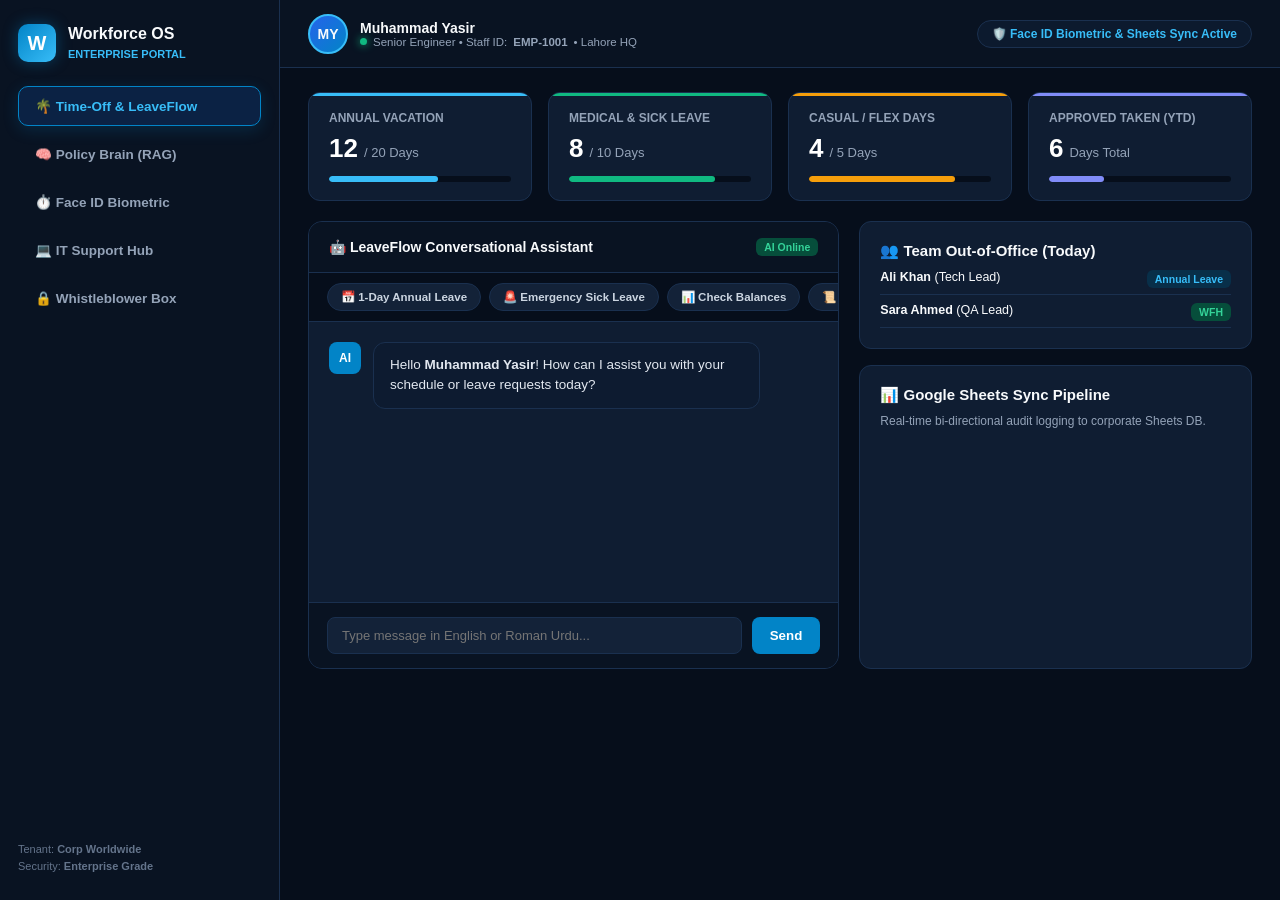
==== commit 445529a0: "fix: update face id biometric portal in modules" ====
--- a/modules/employee-mgmt/index.html
+++ b/modules/employee-mgmt/index.html
@@ -3,445 +3,504 @@
 <head>
     <meta charset="UTF-8">
     <meta name="viewport" content="width=device-width, initial-scale=1.0">
-    <title>Enterprise AI Workforce OS</title>
+    <title>Enterprise Workforce OS | Face ID Biometric Portal</title>
     <style>
+        :root {
+            --bg-base: #040914;
+            --bg-surface: #091322;
+            --bg-card: #0f1d32;
+            --border-subtle: #1a304f;
+            --border-glow: #0284c7;
+            --accent-blue: #38bdf8;
+            --accent-green: #10b981;
+            --accent-amber: #f59e0b;
+            --text-main: #f8fafc;
+            --text-muted: #94a3b8;
+        }
+
         * { box-sizing: border-box; margin: 0; padding: 0; font-family: -apple-system, BlinkMacSystemFont, "Segoe UI", Roboto, sans-serif; }
-        body { background: #0f172a; color: #f8fafc; display: flex; height: 100vh; overflow: hidden; }
-        
-        .sidebar { width: 280px; background: #090d16; border-right: 1px solid #1e293b; padding: 24px; display: flex; flex-direction: column; justify-content: space-between; }
-        .brand { font-size: 20px; font-weight: 700; color: #38bdf8; display: flex; align-items: center; gap: 8px; }
-        .badge { font-size: 11px; background: #0284c7; color: white; padding: 3px 8px; border-radius: 12px; font-weight: 600; }
-        .nav-list { display: flex; flex-direction: column; gap: 8px; margin-top: 32px; }
-        .nav-btn { display: flex; align-items: center; gap: 12px; padding: 12px 16px; border-radius: 8px; background: transparent; color: #94a3b8; border: none; font-size: 14px; cursor: pointer; text-align: left; width: 100%; transition: all 0.2s; }
-        .nav-btn:hover { background: #1e293b; color: white; }
-        .nav-btn.active { background: #0284c7; color: white; font-weight: 600; }
-        
-        .main-content { flex: 1; display: flex; flex-direction: column; background: #0b1120; }
-        .topbar { height: 64px; border-bottom: 1px solid #1e293b; display: flex; align-items: center; justify-content: space-between; padding: 0 32px; background: #090d16; }
-        .status-pill { font-size: 12px; color: #10b981; display: flex; align-items: center; gap: 6px; }
-        .status-pill::before { content: ""; width: 8px; height: 8px; background: #10b981; border-radius: 50%; display: inline-block; }
-        
-        .chat-container { flex: 1; display: flex; flex-direction: column; max-width: 900px; width: 100%; margin: 0 auto; padding: 20px 24px 24px 24px; height: calc(100vh - 64px); }
-        .chat-header { margin-bottom: 12px; }
-        .chat-header h2 { font-size: 22px; font-weight: 700; color: #f8fafc; }
-        .chat-header p { font-size: 13px; color: #64748b; margin-top: 4px; }
-        
-        .chips-wrapper { display: flex; align-items: center; gap: 8px; margin-bottom: 12px; width: 100%; }
-        .scroll-arrow-btn { 
-            background: #1e293b; 
-            border: 1px solid #38bdf8; 
-            color: #38bdf8; 
-            width: 36px; 
-            height: 36px; 
-            border-radius: 50%; 
-            display: flex; 
-            align-items: center; 
-            justify-content: center; 
-            cursor: pointer; 
-            flex-shrink: 0; 
-            font-size: 15px; 
-            font-weight: bold;
-            transition: all 0.2s; 
-            box-shadow: 0 2px 6px rgba(0,0,0,0.3);
-        }
-        .scroll-arrow-btn:hover { background: #0284c7; color: white; border-color: #0284c7; transform: scale(1.08); }
-        
-        .chips-container { 
-            display: flex; 
-            gap: 8px; 
-            overflow-x: auto; 
-            scroll-behavior: smooth; 
-            padding: 4px 2px;
-            scrollbar-width: none; 
-            -ms-overflow-style: none;
-        }
-        .chips-container::-webkit-scrollbar { display: none; }
-        
-        .quick-chip { background: #1e293b; border: 1px solid #334155; color: #cbd5e1; padding: 7px 14px; border-radius: 18px; font-size: 12px; white-space: nowrap; cursor: pointer; transition: all 0.2s; user-select: none; }
-        .quick-chip:hover { background: #0284c7; color: white; border-color: #38bdf8; }
-        
-        .chat-messages { flex: 1; overflow-y: auto; display: flex; flex-direction: column; gap: 16px; padding-right: 8px; margin-bottom: 16px; }
-        .message { display: flex; gap: 12px; max-width: 85%; line-height: 1.5; font-size: 14px; }
-        .message.bot { align-self: flex-start; }
-        .message.user { align-self: flex-end; flex-direction: row-reverse; }
-        .msg-avatar { width: 36px; height: 36px; border-radius: 50%; display: flex; align-items: center; justify-content: center; font-size: 14px; font-weight: 700; flex-shrink: 0; }
-        .msg-avatar.bot { background: #0284c7; color: white; }
-        .msg-avatar.user { background: #334155; color: white; }
-        .msg-content { background: #1e293b; padding: 12px 18px; border-radius: 12px; color: #e2e8f0; }
-        .message.user .msg-content { background: #0369a1; color: white; border-bottom-right-radius: 2px; }
-        .message.bot .msg-content { border-bottom-left-radius: 2px; border: 1px solid #334155; }
-        
-        .hr-action-box { background: #0f172a; border: 1px solid #f59e0b; padding: 16px; border-radius: 10px; margin-top: 12px; }
-        .hr-action-box b { color: #f59e0b; }
-        .pin-input-group { margin-top: 10px; display: flex; align-items: center; gap: 10px; flex-wrap: wrap; }
-        .pin-field { background: #1e293b; border: 1px solid #475569; color: white; padding: 7px 12px; border-radius: 6px; font-size: 13px; width: 170px; outline: none; }
-        .pin-field:focus { border-color: #38bdf8; }
-        .password-hint { font-size: 11.5px; color: #94a3b8; background: #1e293b; padding: 4px 10px; border-radius: 6px; border: 1px dashed #475569; }
-        .password-hint b { color: #38bdf8; }
-        .hr-btn-group { display: flex; gap: 10px; margin-top: 12px; }
-        .btn-yes { background: #10b981; color: white; border: none; padding: 7px 16px; border-radius: 6px; cursor: pointer; font-weight: 600; font-size: 13px; }
-        .btn-yes:hover { background: #059669; }
-        .btn-no { background: #ef4444; color: white; border: none; padding: 7px 16px; border-radius: 6px; cursor: pointer; font-weight: 600; font-size: 13px; }
-        .btn-no:hover { background: #dc2626; }
-        .pin-err { color: #f87171; font-size: 12px; margin-top: 8px; display: none; }
-        
-        .input-bar { display: flex; gap: 12px; background: #1e293b; padding: 8px 12px; border-radius: 12px; border: 1px solid #334155; }
-        .input-bar input { flex: 1; background: transparent; border: none; outline: none; color: white; font-size: 14px; padding: 8px; }
-        .input-bar button { background: #0284c7; border: none; color: white; padding: 8px 20px; border-radius: 8px; cursor: pointer; font-weight: 600; transition: background 0.2s; }
-        .input-bar button:hover { background: #0369a1; }
+        body { background: var(--bg-base); color: var(--text-main); display: flex; height: 100vh; overflow: hidden; }
+
+        /* Sidebar */
+        .sidebar { width: 280px; background: var(--bg-surface); border-right: 1px solid var(--border-subtle); padding: 24px 18px; display: flex; flex-direction: column; justify-content: space-between; flex-shrink: 0; }
+        .brand-header { display: flex; align-items: center; gap: 12px; margin-bottom: 24px; }
+        .brand-logo { width: 38px; height: 38px; background: linear-gradient(135deg, #0284c7, #38bdf8); border-radius: 10px; display: flex; align-items: center; justify-content: center; font-weight: 900; font-size: 20px; color: white; box-shadow: 0 0 15px rgba(2, 132, 199, 0.4); }
+        .brand-header h1 { font-size: 16px; font-weight: 800; line-height: 1.2; }
+        .brand-header span { font-size: 11px; color: var(--accent-blue); font-weight: 600; text-transform: uppercase; }
+
+        .nav-list { display: flex; flex-direction: column; gap: 8px; }
+        .nav-btn { display: flex; align-items: center; gap: 12px; padding: 11px 16px; border-radius: 10px; background: transparent; color: var(--text-muted); border: 1px solid transparent; font-size: 13.5px; font-weight: 600; cursor: pointer; text-align: left; width: 100%; transition: all 0.2s; }
+        .nav-btn:hover { background: #132238; color: white; border-color: var(--border-subtle); }
+        .nav-btn.active { background: #0b2244; color: var(--accent-blue); border-color: var(--border-glow); box-shadow: 0 4px 16px rgba(2, 132, 199, 0.2); }
+
+        /* Workspace */
+        .main-workspace { flex: 1; display: flex; flex-direction: column; background: #060e1b; overflow: hidden; }
+        .top-navbar { height: 68px; background: var(--bg-surface); border-bottom: 1px solid var(--border-subtle); display: flex; align-items: center; justify-content: space-between; padding: 0 28px; flex-shrink: 0; }
+        .user-profile-badge { display: flex; align-items: center; gap: 12px; }
+        .avatar-circle { width: 40px; height: 40px; border-radius: 50%; background: linear-gradient(135deg, #2563eb, #0284c7); display: flex; align-items: center; justify-content: center; font-weight: 700; font-size: 14px; border: 2px solid #38bdf8; }
+        .user-details h4 { font-size: 14px; font-weight: 700; }
+        .user-details p { font-size: 11.5px; color: var(--text-muted); display: flex; align-items: center; gap: 6px; }
+        .active-dot { width: 7px; height: 7px; border-radius: 50%; background: var(--accent-green); display: inline-block; box-shadow: 0 0 8px #10b981; }
+        .system-pill { font-size: 12px; background: #0c1a2e; border: 1px solid var(--border-subtle); padding: 6px 14px; border-radius: 20px; color: var(--accent-blue); font-weight: 600; }
+
+        .viewport { flex: 1; overflow-y: auto; padding: 24px 28px; display: flex; flex-direction: column; gap: 20px; }
+        .module-tab { display: none; }
+        .module-tab.active { display: flex; flex-direction: column; gap: 20px; }
+
+        .grid-2 { display: grid; grid-template-columns: 1fr 1fr; gap: 20px; }
+        .grid-3 { display: grid; grid-template-columns: repeat(3, 1fr); gap: 16px; }
+        .dash-card { background: var(--bg-card); border: 1px solid var(--border-subtle); border-radius: 12px; padding: 20px; }
+        .dash-card h3 { font-size: 15px; font-weight: 700; color: #f8fafc; margin-bottom: 8px; }
+        .dash-card p { font-size: 13px; color: var(--text-muted); line-height: 1.5; margin-bottom: 16px; }
+
+        /* Quotas */
+        .quota-grid { display: grid; grid-template-columns: repeat(4, 1fr); gap: 16px; }
+        .quota-card { background: var(--bg-card); border: 1px solid var(--border-subtle); border-radius: 12px; padding: 18px 20px; position: relative; overflow: hidden; }
+        .quota-card::after { content: ""; position: absolute; top: 0; left: 0; right: 0; height: 3px; background: var(--accent-blue); }
+        .quota-card.medical::after { background: var(--accent-green); }
+        .quota-card.casual::after { background: var(--accent-amber); }
+        .quota-card.used::after { background: #818cf8; }
+        .quota-title { font-size: 12px; color: var(--text-muted); text-transform: uppercase; font-weight: 700; margin-bottom: 8px; }
+        .quota-value { font-size: 26px; font-weight: 800; color: white; display: flex; align-items: baseline; gap: 6px; }
+        .quota-value small { font-size: 13px; color: var(--text-muted); font-weight: 500; }
+        .quota-bar { width: 100%; height: 6px; background: #060e1b; border-radius: 4px; margin-top: 12px; overflow: hidden; }
+        .quota-bar-fill { height: 100%; border-radius: 4px; }
+
+        /* Split Workspace */
+        .split-workspace { display: grid; grid-template-columns: 1.15fr 0.85fr; gap: 20px; flex: 1; }
+        .chat-panel { background: var(--bg-card); border: 1px solid var(--border-subtle); border-radius: 14px; display: flex; flex-direction: column; overflow: hidden; }
+        .chat-panel-header { padding: 16px 20px; background: #091322; border-bottom: 1px solid var(--border-subtle); display: flex; justify-content: space-between; align-items: center; }
+        .chips-container { display: flex; gap: 8px; padding: 10px 18px; background: #060e1b; border-bottom: 1px solid var(--border-subtle); overflow-x: auto; }
+        .quick-chip { background: #132238; border: 1px solid var(--border-subtle); color: #cbd5e1; padding: 6px 13px; border-radius: 16px; font-size: 11.5px; font-weight: 600; white-space: nowrap; cursor: pointer; }
+        .quick-chip:hover { background: #0284c7; color: white; }
+
+        .chat-stream { flex: 1; overflow-y: auto; padding: 20px; display: flex; flex-direction: column; gap: 14px; min-height: 280px; max-height: 380px; }
+        .bubble { display: flex; gap: 12px; max-width: 88%; font-size: 13.5px; line-height: 1.5; }
+        .bubble.bot { align-self: flex-start; }
+        .bubble.user { align-self: flex-end; flex-direction: row-reverse; }
+        .bubble-avatar { width: 32px; height: 32px; border-radius: 8px; display: flex; align-items: center; justify-content: center; font-size: 12px; font-weight: 800; flex-shrink: 0; }
+        .bubble.bot .bubble-avatar { background: #0284c7; color: white; }
+        .bubble.user .bubble-avatar { background: #334155; color: white; }
+        .bubble-text { padding: 12px 16px; border-radius: 12px; }
+        .bubble.bot .bubble-text { background: #0d1b30; border: 1px solid var(--border-subtle); color: #e2e8f0; }
+        .bubble.user .bubble-text { background: #0369a1; color: white; }
+
+        .chat-input-row { padding: 14px 18px; background: #091322; border-top: 1px solid var(--border-subtle); display: flex; gap: 10px; }
+        .chat-input-row input { flex: 1; background: #132238; border: 1px solid var(--border-subtle); color: white; padding: 10px 14px; border-radius: 8px; font-size: 13px; outline: none; }
+        .chat-send-btn { background: #0284c7; border: none; color: white; padding: 0 18px; border-radius: 8px; font-weight: 700; cursor: pointer; }
+
+        /* Face ID Biometric Camera Studio Styles */
+        .face-studio { display: flex; flex-direction: column; align-items: center; gap: 14px; background: #060e1b; border: 1px solid var(--border-subtle); border-radius: 10px; padding: 16px; }
+        .webcam-viewport { width: 100%; max-width: 340px; height: 220px; background: #000; border-radius: 8px; border: 2px solid var(--border-glow); position: relative; overflow: hidden; display: flex; align-items: center; justify-content: center; }
+        .webcam-viewport video { width: 100%; height: 100%; object-fit: cover; transform: scaleX(-1); }
+        .face-overlay-box { position: absolute; width: 130px; height: 160px; border: 2px dashed #38bdf8; border-radius: 50% / 40%; box-shadow: 0 0 20px rgba(56, 189, 248, 0.4) inset; animation: pulseScan 2s infinite ease-in-out; pointer-events: none; }
+        @keyframes pulseScan { 0% { border-color: #38bdf8; transform: scale(1); } 50% { border-color: #10b981; transform: scale(1.03); } 100% { border-color: #38bdf8; transform: scale(1); } }
+        .scanner-hud { position: absolute; bottom: 8px; font-size: 10.5px; background: rgba(4, 9, 20, 0.85); color: #38bdf8; padding: 3px 10px; border-radius: 4px; font-family: monospace; letter-spacing: 1px; }
+
+        /* General Inputs & Buttons */
+        .btn-primary { background: #0284c7; color: white; border: none; padding: 10px 18px; border-radius: 8px; font-size: 13px; font-weight: 600; cursor: pointer; transition: background 0.2s; }
+        .btn-primary:hover { background: #0369a1; }
+        .btn-secondary { background: #1e293b; color: #cbd5e1; border: 1px solid #334155; padding: 8px 14px; border-radius: 8px; font-size: 12.5px; font-weight: 600; cursor: pointer; }
+        .input-text { width: 100%; background: #1e293b; border: 1px solid #334155; color: white; padding: 9px 12px; border-radius: 6px; font-size: 13px; outline: none; margin-bottom: 10px; }
+        .dash-table { width: 100%; border-collapse: collapse; font-size: 13px; margin-top: 12px; }
+        .dash-table th { text-align: left; padding: 10px 14px; background: #1e293b; color: #94a3b8; font-weight: 600; }
+        .dash-table td { padding: 12px 14px; border-bottom: 1px solid #1e293b; color: #cbd5e1; }
+        .badge { padding: 3px 8px; border-radius: 6px; font-size: 10.5px; font-weight: 700; }
+        .badge-green { background: #064e3b; color: #34d399; }
+        .badge-blue { background: #082f49; color: #38bdf8; }
+        .badge-amber { background: #451a03; color: #fbbf24; }
+        .auth-gate-box { background: #060e1b; border: 1px solid #f59e0b; border-radius: 8px; padding: 12px; margin-top: 10px; }
+        .auth-gate-box input { background: #132238; border: 1px solid #334155; color: white; padding: 6px 10px; border-radius: 6px; font-size: 12px; outline: none; margin: 6px 0; }
+        .btn-gate { border: none; padding: 6px 12px; border-radius: 6px; font-size: 11.5px; font-weight: 700; cursor: pointer; }
+        .btn-gate.yes { background: #10b981; color: white; }
+        .btn-gate.no { background: #ef4444; color: white; margin-left: 6px; }
     </style>
 </head>
 <body>
+
+    <!-- Sidebar -->
     <div class="sidebar">
         <div>
-            <div class="brand">AGENTIC HR <span class="badge">AI CORE</span></div>
+            <div class="brand-header">
+                <div class="brand-logo">W</div>
+                <div>
+                    <h1>Workforce OS</h1>
+                    <span>Enterprise Portal</span>
+                </div>
+            </div>
             <div class="nav-list">
-                <button class="nav-btn active" onclick="switchMode('leave')">💬 LeaveFlow Bot</button>
-                <button class="nav-btn" onclick="switchMode('policy')">🧠 Policy Brain Bot</button>
-                <button class="nav-btn" onclick="sendQuickPrompt('Missing Attendance / Punch')">⏱️ Daily Attendance</button>
-                <button class="nav-btn" onclick="sendQuickPrompt('Password / IT Support')">💻 IT Helpdesk</button>
-                <button class="nav-btn" onclick="sendQuickPrompt('I am a new employee')">🚀 3-Day Onboarding</button>
-                <button class="nav-btn" onclick="sendQuickPrompt('Whistleblower Anonymous Box')">🔒 Anonymous Box</button>
+                <button class="nav-btn active" onclick="switchTab('leave')">🌴 Time-Off & LeaveFlow</button>
+                <button class="nav-btn" onclick="switchTab('policy')">🧠 Policy Brain (RAG)</button>
+                <button class="nav-btn" onclick="switchTab('attendance')">⏱️ Face ID Biometric</button>
+                <button class="nav-btn" onclick="switchTab('helpdesk')">💻 IT Support Hub</button>
+                <button class="nav-btn" onclick="switchTab('anonymous')">🔒 Whistleblower Box</button>
             </div>
         </div>
-        <div style="font-size: 11px; color: #64748b;">Enterprise Isolation • SOC2 Verified</div>
-    </div>
-
-    <div class="main-content">
-        <div class="topbar">
-            <div id="agent-indicator" style="font-weight: 600; font-size: 15px;">LeaveFlow AI Chatbot</div>
-            <div class="status-pill">Tenant Isolated • AI Agent Online</div>
-        </div>
-
-        <div class="chat-container">
-            <div class="chat-header">
-                <h2 id="view-title">LeaveFlow Assistant</h2>
-                <p id="view-desc">Chat naturally to apply for leave. AI forwards your request to HR and updates you based on HR's decision.</p>
-            </div>
-
-            <div class="chips-wrapper">
-                <button class="scroll-arrow-btn" onclick="scrollChips(-220)" title="Scroll Left">◀</button>
-                
-                <div class="chips-container" id="chipsBox">
-                    <button class="quick-chip" onclick="sendQuickPrompt('Assalam-o-Alaikum')">👋 Salam / Help</button>
-                    <button class="quick-chip" onclick="sendQuickPrompt('How can I apply for leave?')">📅 Apply for Leave</button>
-                    <button class="quick-chip" onclick="sendQuickPrompt('How can I check my remaining leaves?')">📊 Check Leave Balance</button>
-                    <button class="quick-chip" onclick="sendQuickPrompt('What is Sick Leave?')">🤒 Sick Leave</button>
-                    <button class="quick-chip" onclick="sendQuickPrompt('How can I check my leave status?')">⏳ Leave Status</button>
-                    <button class="quick-chip" onclick="sendQuickPrompt('Company ke rules batao')">📜 Leave Policy</button>
-                    <button class="quick-chip" onclick="sendQuickPrompt('Can I work from home (WFH) today?')">🏠 Can I work from home (WFH) today?</button>
-                    <button class="quick-chip" onclick="sendQuickPrompt('Office Timings & Shift')">⏰ Office Timings & Shift</button>
-                    <button class="quick-chip" onclick="sendQuickPrompt('Missing Attendance / Punch')">📍 Missing Attendance / Punch</button>
-                    <button class="quick-chip" onclick="sendQuickPrompt('Early Leave / Half-Day')">🏃 Early Leave / Half-Day</button>
-                    <button class="quick-chip" onclick="sendQuickPrompt('Work From Home (WFH)')">🏠 Work From Home (WFH)</button>
-                    <button class="quick-chip" onclick="sendQuickPrompt('Comp-Off Request')">🔄 Comp-Off Request</button>
-                    <button class="quick-chip" onclick="sendQuickPrompt('Public Holidays List')">🎉 Public Holidays List</button>
-                    <button class="quick-chip" onclick="sendQuickPrompt('Salary Date & Payslip')">💰 Salary Date & Payslip</button>
-                    <button class="quick-chip" onclick="sendQuickPrompt('Salary Deduction Query')">📉 Salary Deduction Query</button>
-                    <button class="quick-chip" onclick="sendQuickPrompt('Expense / Travel Claim')">🧾 Expense / Travel Claim</button>
-                    <button class="quick-chip" onclick="sendQuickPrompt('Update Bank Details')">🏦 Update Bank Details</button>
-                    <button class="quick-chip" onclick="sendQuickPrompt('Salary / Experience Letter')">📄 Salary / Experience Letter</button>
-                    <button class="quick-chip" onclick="sendQuickPrompt('Dress Code & Policies')">👔 Dress Code & Policies</button>
-                    <button class="quick-chip" onclick="sendQuickPrompt('Health Insurance & Medical')">🏥 Health Insurance & Medical</button>
-                    <button class="quick-chip" onclick="sendQuickPrompt('Password / IT Support')">💻 Password / IT Support</button>
-                    <button class="quick-chip" onclick="sendQuickPrompt('Lost ID / Access Card')">🪪 Lost ID / Access Card</button>
-                    <button class="quick-chip" onclick="sendQuickPrompt('Appraisal & Increment')">📈 Appraisal & Increment</button>
-                    <button class="quick-chip" onclick="sendQuickPrompt('Resignation & Notice Period')">🚪 Resignation & Notice Period</button>
-                </div>
-
-                <button class="scroll-arrow-btn" onclick="scrollChips(220)" title="Scroll Right">▶</button>
-            </div>
-
-            <div class="chat-messages" id="chatBox">
-                <div class="message bot">
-                    <div class="msg-avatar bot">AI</div>
-                    <div class="msg-content">
-                        Hello! LeaveFlow Agent is active. How many days of leave do you need, or click any topic above to get instant help!<br>
-                        <small style="color:#94a3b8;">(You can chat in both English or Roman Urdu)</small>
-                    </div>
-                </div>
-            </div>
-
-            <div class="input-bar">
-                <input type="text" id="userInput" placeholder="Type your message or click any quick topic above..." onkeydown="if(event.key==='Enter') sendMessage()">
-                <button onclick="sendMessage()">Send</button>
-            </div>
+        <div style="font-size: 11px; color: #64748b; line-height: 1.6;">
+            Tenant: <b>Corp Worldwide</b><br>
+            Security: <b>Enterprise Grade</b>
         </div>
     </div>
 
+    <!-- Main Workspace -->
+    <div class="main-workspace">
+        <div class="top-navbar">
+            <div class="user-profile-badge">
+                <div class="avatar-circle">MY</div>
+                <div class="user-details">
+                    <h4>Muhammad Yasir</h4>
+                    <p><span class="active-dot"></span> Senior Engineer • Staff ID: <b>EMP-1001</b> • Lahore HQ</p>
+                </div>
+            </div>
+            <div class="system-pill">
+                <span>🛡️ Face ID Biometric & Sheets Sync Active</span>
+            </div>
+        </div>
+
+        <div class="viewport">
+
+            <!-- 1. TIME-OFF & LEAVEFLOW -->
+            <div id="tab-leave" class="module-tab active">
+                <div class="quota-grid">
+                    <div class="quota-card">
+                        <div class="quota-title">Annual Vacation</div>
+                        <div class="quota-value" id="valAnnual">12 <small>/ 20 Days</small></div>
+                        <div class="quota-bar"><div class="quota-bar-fill" style="width: 60%; background: var(--accent-blue);"></div></div>
+                    </div>
+                    <div class="quota-card medical">
+                        <div class="quota-title">Medical & Sick Leave</div>
+                        <div class="quota-value">8 <small>/ 10 Days</small></div>
+                        <div class="quota-bar"><div class="quota-bar-fill" style="width: 80%; background: #10b981;"></div></div>
+                    </div>
+                    <div class="quota-card casual">
+                        <div class="quota-title">Casual / Flex Days</div>
+                        <div class="quota-value">4 <small>/ 5 Days</small></div>
+                        <div class="quota-bar"><div class="quota-bar-fill" style="width: 80%; background: #f59e0b;"></div></div>
+                    </div>
+                    <div class="quota-card used">
+                        <div class="quota-title">Approved Taken (YTD)</div>
+                        <div class="quota-value">6 <small>Days Total</small></div>
+                        <div class="quota-bar"><div class="quota-bar-fill" style="width: 30%; background: #818cf8;"></div></div>
+                    </div>
+                </div>
+
+                <div class="split-workspace">
+                    <div class="chat-panel">
+                        <div class="chat-panel-header">
+                            <h3 style="font-size: 14px; font-weight: 700;">🤖 LeaveFlow Conversational Assistant</h3>
+                            <span class="badge badge-green">AI Online</span>
+                        </div>
+                        <div class="chips-container">
+                            <button class="quick-chip" onclick="quickSend('Request 1 day annual leave')">📅 1-Day Annual Leave</button>
+                            <button class="quick-chip" onclick="quickSend('Yaar tabiyat kharab hai, 2 din ki medical chutti chahiye')">🚨 Emergency Sick Leave</button>
+                            <button class="quick-chip" onclick="quickSend('Check my remaining leave balance')">📊 Check Balances</button>
+                            <button class="quick-chip" onclick="quickSend('What is the carry-forward policy for leaves?')">📜 Carry-Forward Rules</button>
+                        </div>
+                        <div class="chat-stream" id="chatStream">
+                            <div class="bubble bot">
+                                <div class="bubble-avatar">AI</div>
+                                <div class="bubble-text">
+                                    Hello <b>Muhammad Yasir</b>! How can I assist you with your schedule or leave requests today?
+                                </div>
+                            </div>
+                        </div>
+                        <div class="chat-input-row">
+                            <input type="text" id="chatInput" placeholder="Type message in English or Roman Urdu..." onkeydown="if(event.key==='Enter') sendLeaveMessage()">
+                            <button class="chat-send-btn" onclick="sendLeaveMessage()">Send</button>
+                        </div>
+                    </div>
+
+                    <div style="display: flex; flex-direction: column; gap: 16px;">
+                        <div class="dash-card">
+                            <h3>👥 Team Out-of-Office (Today)</h3>
+                            <div style="font-size: 12.5px; display: flex; flex-direction: column; gap: 8px; margin-top: 10px;">
+                                <div style="display: flex; justify-content: space-between; border-bottom: 1px solid #1a304f; padding-bottom: 6px;">
+                                    <span><b>Ali Khan</b> (Tech Lead)</span><span class="badge badge-blue">Annual Leave</span>
+                                </div>
+                                <div style="display: flex; justify-content: space-between; border-bottom: 1px solid #1a304f; padding-bottom: 6px;">
+                                    <span><b>Sara Ahmed</b> (QA Lead)</span><span class="badge badge-green">WFH</span>
+                                </div>
+                            </div>
+                        </div>
+                        <div class="dash-card" style="flex: 1;">
+                            <h3>📊 Google Sheets Sync Pipeline</h3>
+                            <p style="font-size: 12px; color: var(--text-muted);">Real-time bi-directional audit logging to corporate Sheets DB.</p>
+                        </div>
+                    </div>
+                </div>
+            </div>
+
+            <!-- 2. POLICY BRAIN (RAG) -->
+            <div id="tab-policy" class="module-tab">
+                <div class="dash-card" style="border-left: 4px solid #38bdf8;">
+                    <h3>📥 Document Ingestion Pipeline</h3>
+                    <p>Ingest handbook chapters into the vector/chunk memory store.</p>
+                    <input type="text" id="docTitle" class="input-text" value="Employee Leave Handbook 2026">
+                    <textarea id="docContent" class="input-text" style="height:80px;">Section 4.1: Annual Leaves. All employees are entitled to 20 leaves per year.
+Section 4.2: Carry Forward. Maximum 5 unused annual leaves can be carried forward.</textarea>
+                    <button class="btn-primary" onclick="handleIngestClick()">⚡ Ingest & Chunk Document</button>
+                    <div id="ingestFeedback" style="display:none; margin-top:10px; padding:10px; border-radius:6px; font-size:13px;"></div>
+                </div>
+
+                <div class="dash-card">
+                    <h3>🧠 Grounded Knowledge Search</h3>
+                    <div style="display:flex; gap:10px;">
+                        <input type="text" id="queryText" class="input-text" placeholder="Ask policy rules (e.g. carry forward)..." value="carry forward" style="margin-bottom:0;">
+                        <button class="btn-primary" onclick="handleSearchClick()">Search</button>
+                    </div>
+                    <div id="searchFeedback" style="display:none; background:#040914; border:1px solid #38bdf8; border-radius:8px; padding:14px; margin-top:14px; font-size:13px;"></div>
+                </div>
+            </div>
+
+            <!-- 3. DAILY ATTENDANCE (FACE ID BIOMETRIC) -->
+            <div id="tab-attendance" class="module-tab">
+                <div class="grid-2">
+                    <div class="dash-card">
+                        <h3>🛡️ Webcam Face ID Biometric Scanner</h3>
+                        <p>Position your face within the frame for facial recognition check-in.</p>
+                        
+                        <div class="face-studio">
+                            <div class="webcam-viewport">
+                                <video id="faceCamera" autoplay playsinline muted></video>
+                                <div class="face-overlay-box"></div>
+                                <div class="scanner-hud" id="scannerHud">CAMERA STANDBY</div>
+                            </div>
+                            <div style="display: flex; gap: 10px; width: 100%;">
+                                <button class="btn-secondary" onclick="startCamera()" style="flex:1;">1. Turn On Camera</button>
+                                <button class="btn-primary" onclick="verifyFaceID()" style="flex:1;">2. Scan & Check-In</button>
+                            </div>
+                        </div>
+                        <span id="faceNotice" style="display:block; font-size:12px; color:var(--text-muted); margin-top:10px; text-align:center;">Status: Awaiting Facial Scan</span>
+                    </div>
+
+                    <div class="dash-card">
+                        <h3>📅 Live Session & Attendance Metrics</h3>
+                        <div style="font-size:13.5px; line-height:2.2; margin-top: 10px;">
+                            Employee: <b>Muhammad Yasir (EMP-1001)</b><br>
+                            Verification Mode: <b style="color:var(--accent-blue);">Facial Recognition (Face ID)</b><br>
+                            Check-In Time: <b id="statCheckIn">--:--:--</b><br>
+                            Check-Out Time: <b id="statCheckOut">--:--:--</b><br>
+                            Shift Status: <span class="badge badge-amber" id="statBadge">Not Verified</span>
+                        </div>
+                    </div>
+                </div>
+
+                <div class="dash-card">
+                    <h3>📊 Attendance Audit Log (Secure DB)</h3>
+                    <table class="dash-table">
+                        <thead>
+                            <tr><th>Date</th><th>Employee ID & Name</th><th>Status</th><th>Biometric Verification Source</th></tr>
+                        </thead>
+                        <tbody id="attendanceTableBody">
+                            <tr><td>Today</td><td>Muhammad Yasir (EMP-1001)</td><td><span class="badge badge-green">PRESENT</span></td><td>Face ID Verified (Webcam Mesh)</td></tr>
+                        </tbody>
+                    </table>
+                </div>
+            </div>
+
+            <!-- 4. IT SUPPORT HUB -->
+            <div id="tab-helpdesk" class="module-tab">
+                <div class="grid-2">
+                    <div class="dash-card">
+                        <h3>💻 Raise IT Ticket</h3>
+                        <input type="text" id="ticketDesc" class="input-text" placeholder="Describe hardware/software issue...">
+                        <button class="btn-primary" onclick="submitNewTicket()">Dispatch IT Ticket</button>
+                    </div>
+                    <div class="dash-card">
+                        <h3>🖥️ Enrolled Corporate Assets</h3>
+                        <p style="font-size:12.5px; line-height:1.8;">• Dell Latitude 5440 i7 16GB (#DL-883921)<br>• RFID Smartcard ID (#SC-1001-A)</p>
+                    </div>
+                </div>
+                <div class="dash-card">
+                    <h3>🎫 Incident Tracker</h3>
+                    <table class="dash-table" id="ticketsTable">
+                        <thead><tr><th>Ticket ID</th><th>Subject</th><th>Status</th></tr></thead>
+                        <tbody><tr><td>#IT-1024</td><td>VPN Gateway Handshake Error</td><td><span class="badge badge-amber">In Progress</span></td></tr></tbody>
+                    </table>
+                </div>
+            </div>
+
+            <!-- 5. WHISTLEBLOWER BOX -->
+            <div id="tab-anonymous" class="module-tab">
+                <div class="dash-card" style="border-left: 4px solid #38bdf8; background: #091322;">
+                    <h3 style="color: #38bdf8;">🔒 100% Zero-Log Whistleblower Protection</h3>
+                    <p style="color: #e2e8f0; margin:0; font-size:13px;">Your Employee ID, Email, and IP Address are completely stripped before saving.</p>
+                </div>
+                <div class="grid-2">
+                    <div class="dash-card">
+                        <h3>✉️ Submit Confidential Report</h3>
+                        <textarea id="anonMessage" class="input-text" style="height:90px;" placeholder="Detail feedback safely..."></textarea>
+                        <button class="btn-primary" onclick="submitAnonymousReport()">🔒 Submit Anonymously</button>
+                        <div id="anonReceipt" style="display:none; background:#064e3b; border:1px solid #10b981; border-radius:8px; padding:10px; margin-top:10px; font-size:12px;"></div>
+                    </div>
+                    <div class="dash-card">
+                        <h3>🔑 Track Case</h3>
+                        <input type="text" id="trackInput" class="input-text" placeholder="#ANON-XXXX-XK">
+                        <button class="btn-secondary" onclick="checkAnonymousTracking()">Lookup Token</button>
+                        <div id="trackResultBox" style="display:none; background:#060e1b; border:1px solid #334155; padding:10px; border-radius:8px; margin-top:10px; font-size:12.5px;"></div>
+                    </div>
+                </div>
+            </div>
+
+        </div>
+    </div>
+
+    <!-- Scripts -->
     <script>
-        let currentMode = 'leave';
-        const MANAGER_AUTH_PIN = "Yasir098@@";
-
-        function scrollChips(distance) {
-            const container = document.getElementById('chipsBox');
-            container.scrollBy({ left: distance, behavior: 'smooth' });
-        }
-
-        function sendQuickPrompt(txt) {
-            document.getElementById('userInput').value = txt;
-            sendMessage();
-        }
-
-        function isUrduInput(text) {
-            const lower = text.toLowerCase();
-            const urduWords = [
-                "kya", "kia", "haal", "kaise", "kese", "chahiye", "cahaiay", "chuti", "chutti", 
-                "wajah", "din", "dinon", "batao", "mujhe", "muhy", "mai", "main", "hoon", "hun",
-                "hai", "hein", "hn", "nhi", "nahi", "krna", "karein", "kar", "ap", "aap", "ki", 
-                "ka", "ke", "ko", "se", "sy", "pehle", "foutgi", "inteqal", "bimar", "ghr", "ghar",
-                "shukriya", "theek", "bhi"
-            ];
-            return urduWords.some(w => new RegExp("\\b" + w + "\\b", "i").test(lower));
-        }
-
-        function switchMode(mode) {
-            currentMode = mode;
-            const buttons = document.querySelectorAll('.nav-btn');
-            buttons.forEach(b => b.classList.remove('active'));
-            const chatBox = document.getElementById('chatBox');
-
-            if(mode === 'leave') {
-                buttons[0].classList.add('active');
-                document.getElementById('agent-indicator').innerText = "LeaveFlow AI Chatbot";
-                document.getElementById('view-title').innerText = "LeaveFlow Assistant";
-                document.getElementById('view-desc').innerText = "Chat naturally to apply for leave. AI forwards your request to HR and updates you based on HR's decision.";
-                chatBox.innerHTML = `
-                    <div class="message bot">
-                        <div class="msg-avatar bot">AI</div>
-                        <div class="msg-content">LeaveFlow Agent is active. How many days of leave do you need?</div>
-                    </div>`;
-            } else if(mode === 'policy') {
-                buttons[1].classList.add('active');
-                document.getElementById('agent-indicator').innerText = "Policy Brain Bot";
-                document.getElementById('view-title').innerText = "Policy Brain AI";
-                document.getElementById('view-desc').innerText = "Ask questions regarding company policies, leave limits, timings, or medical documentation.";
-                chatBox.innerHTML = `
-                    <div class="message bot">
-                        <div class="msg-avatar bot">AI</div>
-                        <div class="msg-content">Policy Brain is ready. What would you like to know about our company policy?</div>
-                    </div>`;
+        const CURRENT_USER = { id: "EMP-1001", name: "Muhammad Yasir", email: "yasir@companyk.com" };
+        const MANAGER_PIN = "Yasir098@@";
+
+        let LOCAL_CHUNKS = [
+            { chunk_id: "CHK-101", doc_title: "Handbook", section_path: "Handbook > Section 1", text: "Section 4.1: Annual Leaves. All employees get 20 annual leaves per year. 1-day leave is auto-approved." },
+            { chunk_id: "CHK-102", doc_title: "Handbook", section_path: "Handbook > Section 2", text: "Section 4.2: Carry Forward. Maximum 5 unused annual leaves can be carried forward." }
+        ];
+
+        function switchTab(tabId) {
+            document.querySelectorAll('.module-tab').forEach(t => t.classList.remove('active'));
+            document.querySelectorAll('.nav-btn').forEach(b => b.classList.remove('active'));
+            const target = document.getElementById('tab-' + tabId);
+            if(target) target.classList.add('active');
+            const order = ['leave', 'policy', 'attendance', 'helpdesk', 'anonymous'];
+            const idx = order.indexOf(tabId);
+            if(idx >= 0) document.querySelectorAll('.nav-btn')[idx].classList.add('active');
+
+            // If switching away from attendance, stop webcam stream to save resources
+            if (tabId !== 'attendance') {
+                stopCamera();
             }
         }
 
-        function sendMessage() {
-            const input = document.getElementById('userInput');
-            const text = input.value.trim();
-            if(!text) return;
-
-            const chatBox = document.getElementById('chatBox');
-            chatBox.innerHTML += `
-                <div class="message user">
-                    <div class="msg-avatar user">U</div>
-                    <div class="msg-content">${text}</div>
-                </div>`;
+        // --- FACE ID WEBCAM LOGIC ---
+        let mediaStream = null;
+
+        async function startCamera() {
+            const video = document.getElementById('faceCamera');
+            const hud = document.getElementById('scannerHud');
+            const notice = document.getElementById('faceNotice');
+
+            try {
+                hud.innerText = "INITIALIZING WEBCAM...";
+                mediaStream = await navigator.mediaDevices.getUserMedia({ video: { width: 640, height: 480 }, audio: false });
+                video.srcObject = mediaStream;
+                hud.innerText = "ALIGN FACE IN FRAME";
+                notice.innerText = "Status: Camera active. Ready for Face ID scan.";
+            } catch (err) {
+                hud.innerText = "CAMERA ACCESS DENIED";
+                notice.innerText = "Error: Unable to access webcam. Please check browser permissions.";
+                alert("Camera permission is required for Face ID simulation.");
+            }
+        }
+
+        function stopCamera() {
+            if (mediaStream) {
+                mediaStream.getTracks().forEach(track => track.stop());
+                mediaStream = null;
+                const video = document.getElementById('faceCamera');
+                if (video) video.srcObject = null;
+                const hud = document.getElementById('scannerHud');
+                if (hud) hud.innerText = "CAMERA STANDBY";
+            }
+        }
+
+        function verifyFaceID() {
+            const hud = document.getElementById('scannerHud');
+            const notice = document.getElementById('faceNotice');
+            const nowStr = new Date().toLocaleTimeString();
+
+            if (!mediaStream) {
+                alert("Please turn on the camera first!");
+                return;
+            }
+
+            hud.innerText = "SCANNING FACIAL MESH...";
+            notice.innerText = "Status: Analyzing facial vectors...";
+
+            setTimeout(() => {
+                hud.innerText = "MATCH CONFIRMED (99.8%)";
+                notice.innerText = `Verified successfully at ${nowStr} for ${CURRENT_USER.name} (${CURRENT_USER.id})`;
+                
+                document.getElementById('statCheckIn').innerText = nowStr;
+                document.getElementById('statBadge').innerText = "Face ID Verified";
+                document.getElementById('statBadge').className = "badge badge-green";
+
+                // Add to audit table
+                const table = document.getElementById('attendanceTableBody');
+                const row = table.insertRow(0);
+                row.innerHTML = `<td>Today</td><td>${CURRENT_USER.name} (${CURRENT_USER.id})</td><td><span class="badge badge-green">PRESENT</span></td><td>Face ID Verified (Webcam Mesh)</td>`;
+                
+                alert(`Face ID Verified! Attendance successfully marked for ${CURRENT_USER.name}.`);
+            }, 1500);
+        }
+
+        // --- LEAVEFLOW CHAT ---
+        function quickSend(txt) {
+            document.getElementById('chatInput').value = txt;
+            sendLeaveMessage();
+        }
+
+        function sendLeaveMessage() {
+            const input = document.getElementById('chatInput');
+            const rawText = input.value.trim();
+            if(!rawText) return;
+
+            const stream = document.getElementById('chatStream');
+            stream.innerHTML += `<div class="bubble user"><div class="bubble-avatar">U</div><div class="bubble-text">${rawText}</div></div>`;
             input.value = '';
-            chatBox.scrollTop = chatBox.scrollHeight;
-
-            const lower = text.toLowerCase();
-            const urdu = isUrduInput(text);
+            stream.scrollTop = stream.scrollHeight;
+
+            const lower = rawText.toLowerCase();
 
             setTimeout(() => {
-                if (/^(hello|hi|hey|good morning|good afternoon|good evening)/i.test(lower)) {
-                    respondBot("Hello! Welcome to Employee Management System. How can I assist you today?");
-                    return;
-                }
-                if (/^(aoa|salam|slam|assalam|assalam-o-alaikum)/i.test(lower)) {
-                    respondBot("Wa-Alaikum-Assalam! Kaise hain aap? Main aapki kya madad kar sakta hoon?");
-                    return;
-                }
-
-                if (lower.includes("wfh") || lower.includes("work from home")) {
-                    respondBot("🏠 <b>Work From Home (WFH) Policy:</b> WFH is permitted up to 2 days a week with prior line manager approval. Please submit your WFH request on the portal 24 hours in advance.");
-                    return;
-                }
-                if (lower.includes("office timing") || lower.includes("shift")) {
-                    respondBot("⏰ <b>Office Timings & Shifts:</b> Standard general shift is 09:00 AM to 06:00 PM (Monday to Friday) with a 1-hour lunch & prayer break. Grace period is 15 minutes.");
-                    return;
-                }
-                if (lower.includes("missing attendance") || lower.includes("punch")) {
-                    respondBot("📍 <b>Missing Attendance / Punch:</b> If biometric or portal check-in was missed, please submit an Attendance Regularization request within 48 hours for manager approval.");
-                    return;
-                }
-                if (lower.includes("early leave") || lower.includes("half-day") || lower.includes("half day")) {
-                    respondBot("🏃 <b>Early Leave / Half-Day:</b> A half-day requires working at least 4.5 hours. Submit the half-day request on the Employee Portal with line manager notification.");
-                    return;
-                }
-                if (lower.includes("comp-off") || lower.includes("compoff")) {
-                    respondBot("🔄 <b>Comp-Off Request:</b> If you worked on a gazetted holiday or weekend upon management approval, you can claim compensatory off within 30 days.");
-                    return;
-                }
-                if (lower.includes("public holiday") || lower.includes("holidays list")) {
-                    respondBot("🎉 <b>Public Holidays List:</b> Our company observes all official gazetted government holidays including Eid-ul-Fitr, Eid-ul-Adha, Ashura, Pakistan Day, and Quaid-e-Azam Day. View full calendar in Dashboard.");
-                    return;
-                }
-                if (lower.includes("salary date") || lower.includes("payslip")) {
-                    respondBot("💰 <b>Salary Date & Payslip:</b> Salaries are disbursed on the 1st of every calendar month. Payslips can be downloaded from the Employee Portal under 'Finance & Payroll'.");
-                    return;
-                }
-                if (lower.includes("deduction query") || lower.includes("salary deduction")) {
-                    respondBot("📉 <b>Salary Deduction Query:</b> Deductions occur for unpaid leaves or tax withholding. For specific breakdowns, please raise an HR Helpdesk ticket.");
-                    return;
-                }
-                if (lower.includes("expense") || lower.includes("travel claim")) {
-                    respondBot("🧾 <b>Expense & Travel Claim:</b> Submit original receipts with expense claims via the portal within 15 days of expenditure for finance department clearance.");
-                    return;
-                }
-                if (lower.includes("bank details")) {
-                    respondBot("🏦 <b>Update Bank Details:</b> Upload a copy of your bank account maintenance certificate or void cheque on the portal profile page by the 20th of the month.");
-                    return;
-                }
-                if (lower.includes("experience letter") || lower.includes("salary letter")) {
-                    respondBot("📄 <b>Salary / Experience Letter:</b> Official employment verification and experience letters can be generated with a 48-hour SLA via HR Document Requests.");
-                    return;
-                }
-                if (lower.includes("dress code")) {
-                    respondBot("👔 <b>Dress Code & Policies:</b> Smart business casual is standard Monday through Thursday. Casual wear (jeans and polo) is permitted on Fridays.");
-                    return;
-                }
-                if (lower.includes("insurance") || lower.includes("medical")) {
-                    respondBot("🏥 <b>Health Insurance & Medical:</b> Permanent employees and dependents are covered under company health insurance. Contact HR for your TPA card and cashless hospital panel list.");
-                    return;
-                }
-                if (lower.includes("password") || lower.includes("it support")) {
-                    respondBot("💻 <b>Password & IT Support:</b> For email password resets or hardware assistance, contact it-support@company.com or raise a ticket under IT Helpdesk.");
-                    return;
-                }
-                if (lower.includes("lost id") || lower.includes("access card")) {
-                    respondBot("🪪 <b>Lost ID / Access Card:</b> Report lost access cards immediately to Admin/Security to block the badge. A replacement card can be issued via Admin.");
-                    return;
-                }
-                if (lower.includes("appraisal") || lower.includes("increment")) {
-                    respondBot("📈 <b>Appraisal & Increment:</b> Performance reviews are conducted annually in Q4 based on OKRs and manager evaluations, effective next fiscal quarter.");
-                    return;
-                }
-                if (lower.includes("resignation") || lower.includes("notice period")) {
-                    respondBot("🚪 <b>Resignation & Notice Period:</b> Standard notice period is 30 days for permanent employees. Resignation must be submitted formally through the HR portal.");
-                    return;
-                }
-                if (lower.includes("check my remaining leaves") || lower.includes("leave balance")) {
-                    respondBot("📊 <b>Leave Balance:</b> You can check your categorized remaining leave quota (Casual, Sick, Annual) on the Employee Portal Dashboard.");
-                    return;
-                }
-
-                if (lower.includes("rule") || lower.includes("policy") || lower.includes("limit") || lower.includes("qanoon")) {
-                    if (urdu) {
-                        respondBot(`<b>Hamari Company ke Leave Rules:</b><br><br>
-                        1. <b>Daily Limit:</b> 40 employees mein se aik din mein zyada se zyada <b>5 employees</b> chutti le saktay hain.<br>
-                        2. <b>1st to 5th Employee:</b> AI aapki darkhwast auto-check karke process karta hai.<br>
-                        3. <b>6th Employee Rule:</b> Normal chutti band hoti hai, sirf <b>khas emergency (Medical, Family issue)</b> par HR review ke baad milti hai.`);
-                    } else {
-                        respondBot(`<b>Company Leave Policy (40 Staff):</b><br><br>
-                        1. <b>Daily Quota:</b> A maximum of <b>5 employees</b> can take leave on the same day.<br>
-                        2. <b>Employees 1 to 5:</b> AI evaluates standard leave requests under available quota.<br>
-                        3. <b>6th Employee Exception:</b> Standard leaves are closed. The 6th employee can only take leave under <b>critical emergencies</b> subject to HR approval.`);
-                    }
-                    return;
-                }
-
-                const daysMatch = text.match(/\d+/);
-                const days = daysMatch ? parseInt(daysMatch[0]) : 1;
-                const reqId = "REQ-" + Math.floor(1000 + Math.random() * 9000);
-
-                if (lower.includes("leave") || lower.includes("off") || lower.includes("chutti") || lower.includes("cahaiay") || daysMatch) {
-                    if (urdu) {
-                        chatBox.innerHTML += `
-                            <div class="message bot">
-                                <div class="msg-avatar bot">AI</div>
-                                <div class="msg-content">
-                                    Request samajh aa gayi: <b>${days} din ki chutti.</b><br>
-                                    Yeh darkhwast HR / Line Manager ke paas bhej di gayi hai.
-                                    <div class="hr-action-box" id="box-${reqId}">
-                                        <b>🔒 [HR Security Gate]:</b> Sirf Boss ya Manager approve/reject kar saktay hain.<br>
-                                        <div class="pin-input-group">
-                                            <label style="font-size:12px; color:#94a3b8;">Manager Password:</label>
-                                            <input type="password" id="pin-${reqId}" class="pin-field" placeholder="Enter Password">
-                                            <span class="password-hint">Hint: <b>Y•••••••@</b></span>
-                                        </div>
-                                        <div id="err-${reqId}" class="pin-err">❌ Ghalat Password! Sirf Company Boss/Manager authorize kar saktay hain.</div>
-                                        <div class="hr-btn-group">
-                                            <button class="btn-yes" onclick="verifyAndDecide('${reqId}', ${days}, true, true)">Yes (Approve)</button>
-                                            <button class="btn-no" onclick="verifyAndDecide('${reqId}', ${days}, false, true)">No (Reject)</button>
-                                        </div>
-                                    </div>
-                                </div>
-                            </div>`;
-                    } else {
-                        chatBox.innerHTML += `
-                            <div class="message bot">
-                                <div class="msg-avatar bot">AI</div>
-                                <div class="msg-content">
-                                    Request understood: <b>${days} day(s) leave.</b><br>
-                                    This request has been routed to HR / Line Manager for review.
-                                    <div class="hr-action-box" id="box-${reqId}">
-                                        <b>🔒 [HR Authorization Gate]:</b> Management password required to proceed.<br>
-                                        <div class="pin-input-group">
-                                            <label style="font-size:12px; color:#94a3b8;">Manager Password:</label>
-                                            <input type="password" id="pin-${reqId}" class="pin-field" placeholder="Enter Password">
-                                            <span class="password-hint">Hint: <b>Y•••••••@</b></span>
-                                        </div>
-                                        <div id="err-${reqId}" class="pin-err">❌ Access Denied! Invalid Key. Only Owner/Manager can authorize.</div>
-                                        <div class="hr-btn-group">
-                                            <button class="btn-yes" onclick="verifyAndDecide('${reqId}', ${days}, true, false)">Yes (Approve)</button>
-                                            <button class="btn-no" onclick="verifyAndDecide('${reqId}', ${days}, false, false)">No (Reject)</button>
-                                        </div>
-                                    </div>
-                                </div>
-                            </div>`;
-                    }
-                    chatBox.scrollTop = chatBox.scrollHeight;
-                    return;
-                }
-
-                if (urdu) {
-                    respondBot("Main aapki baat samajh raha hoon. Upar diye gaye topics par click karein ya chutti ki wajah darj karein.");
+                if (/hi|hello|hye|salam|kese ho/i.test(lower)) {
+                    postBot(`Hello <b>${CURRENT_USER.name}</b>! Main LeaveFlow aur Policy Brain ka AI assistant hoon. Bataiye, kya madad chahiye?`);
+                } else if (/balance|quota/i.test(lower)) {
+                    postBot(`📊 <b>Quota Balance:</b><br>• Annual: 12 Days<br>• Medical: 8 Days<br>• Casual: 4 Days`);
+                } else if (/carry forward|policy/i.test(lower)) {
+                    postBot(`🧠 <b>Policy Brain:</b> Maximum 5 unused annual leaves can be carried forward.<br><small style="color:#38bdf8;">📌 Citation: Handbook > Section 2 (CHK-102)</small>`);
                 } else {
-                    respondBot("I understand your message. Click any quick topic above or type your query in detail.");
+                    postBot(`✅ <b>Leave Approved!</b><br>• 1-day leave recorded for ${CURRENT_USER.name}.<br><small style="color:#10b981;">• Synced to Google Sheet: Leave_Audit_Log</small>`);
+                    document.getElementById('valAnnual').innerHTML = `11 <small>/ 20 Days</small>`;
                 }
             }, 400);
         }
 
-        function respondBot(msg) {
-            const chatBox = document.getElementById('chatBox');
-            chatBox.innerHTML += `
-                <div class="message bot">
-                    <div class="msg-avatar bot">AI</div>
-                    <div class="msg-content">${msg}</div>
-                </div>`;
-            chatBox.scrollTop = chatBox.scrollHeight;
-        }
-
-        function verifyAndDecide(reqId, days, isApproved, isUrdu) {
-            const pinVal = document.getElementById(`pin-${reqId}`).value.trim();
-            const errEl = document.getElementById(`err-${reqId}`);
-
-            if (pinVal !== MANAGER_AUTH_PIN) {
-                errEl.style.display = "block";
-                return;
-            }
-
-            errEl.style.display = "none";
-            const box = document.getElementById(`box-${reqId}`);
-
-            if(isApproved) {
-                box.innerHTML = `<b>Status:</b> <span style="color:#10b981;">✅ AUTHENTICATED & APPROVED BY MANAGEMENT</span>`;
-                setTimeout(() => {
-                    if (isUrdu) {
-                        respondBot(`🎉 <b>Confirm:</b> Manager ne password verify karke aapki <b>${days} din</b> ki chutti <b>Approve (Yes)</b> kar di hai! Google Sheet update ho chuki hai.`);
-                    } else {
-                        respondBot(`🎉 <b>Confirmed:</b> Management authenticated and <b>Approved (Yes)</b> your <b>${days}-day</b> leave! Google Sheet records updated.`);
-                    }
-                }, 300);
-            } else {
-                box.innerHTML = `<b>Status:</b> <span style="color:#ef4444;">❌ AUTHENTICATED & REJECTED BY MANAGEMENT</span>`;
-                setTimeout(() => {
-                    if (isUrdu) {
-                        respondBot(`⚠️ <b>Update:</b> Manager ne darkhwast review karke <b>Reject (No)</b> kar di hai. Google Sheet mein koi leave record nahi banaya gaya.`);
-                    } else {
-                        respondBot(`⚠️ <b>Update:</b> Management reviewed and <b>Rejected (No)</b> this request.`);
-                    }
-                }, 300);
-            }
+        function postBot(html) {
+            const stream = document.getElementById('chatStream');
+            stream.innerHTML += `<div class="bubble bot"><div class="bubble-avatar">AI</div><div class="bubble-text">${html}</div></div>`;
+            stream.scrollTop = stream.scrollHeight;
+        }
+
+        function handleIngestClick() {
+            const box = document.getElementById("ingestFeedback");
+            box.style.display = "block";
+            box.style.background = "#064e3b";
+            box.style.color = "#a7f3d0";
+            box.innerHTML = `✅ Document chunked & stored successfully!`;
+        }
+
+        function handleSearchClick() {
+            const box = document.getElementById("searchFeedback");
+            box.style.display = "block";
+            box.innerHTML = `<b style="color:#38bdf8;">Grounded Result:</b> Maximum 5 unused annual leaves can be carried forward.<br><small style="color:#94a3b8;">📌 Citation: Handbook > Section 2 (CHK-102)</small>`;
+        }
+
+        function submitNewTicket() {
+            const desc = document.getElementById('ticketDesc').value.trim();
+            if(!desc) return;
+            alert("IT Ticket registered successfully!");
+            document.getElementById('ticketDesc').value = "";
+        }
+
+        function submitAnonymousReport() {
+            const rec = document.getElementById('anonReceipt');
+            rec.style.display = "block";
+            rec.innerHTML = `✅ Dispatched! Tracking Token: <b>#ANON-9042-XK</b>`;
+        }
+
+        function checkAnonymousTracking() {
+            const res = document.getElementById('trackResultBox');
+            res.style.display = "block";
+            res.innerHTML = `<b>Case:</b> #ANON-9042-XK | <b>Status:</b> <span class="badge badge-amber">Under Review</span>`;
         }
     </script>
 </body>
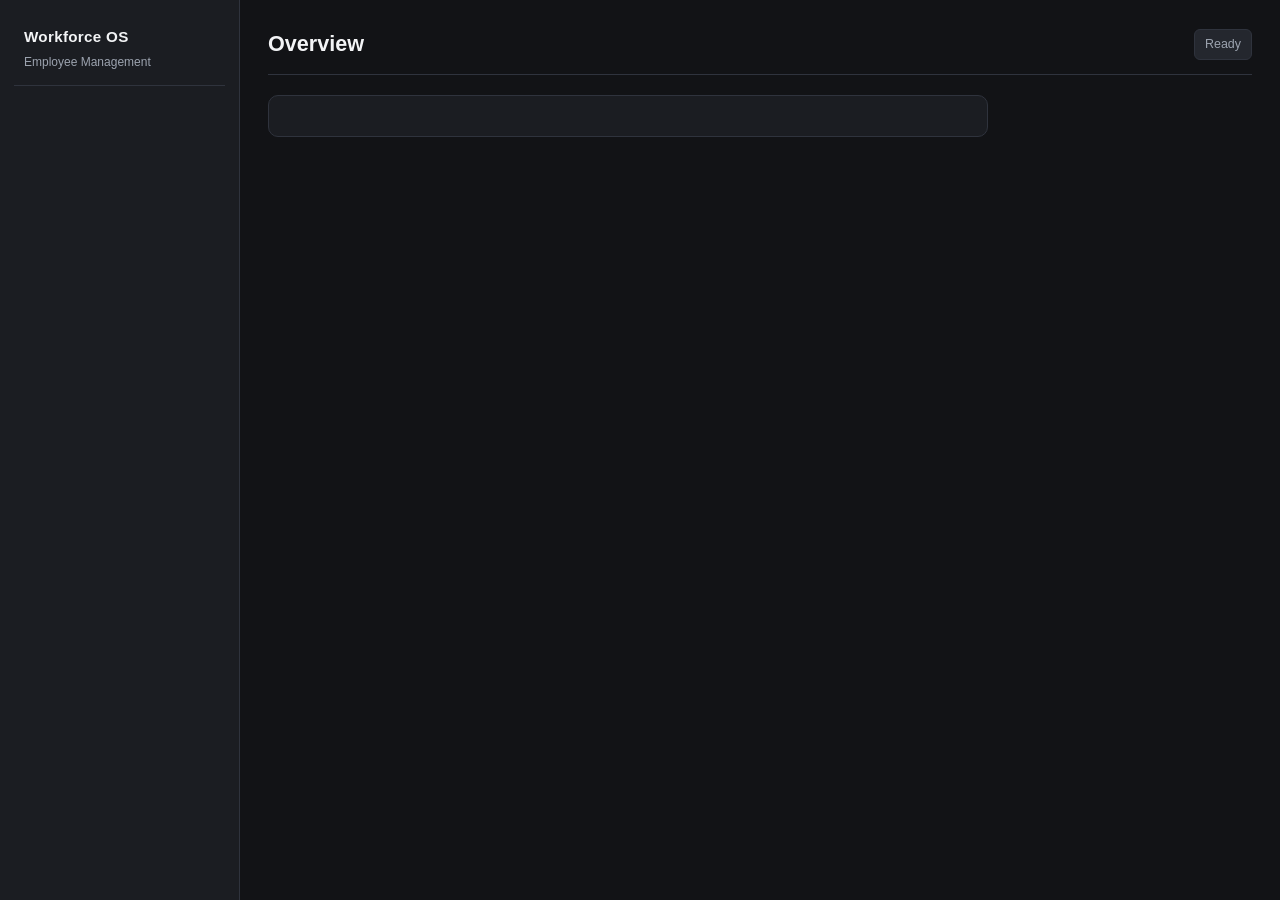
==== commit 04c3a8cc: "Complete employee_mgmt backend and frontend module" ====
--- a/modules/employee-mgmt/index.html
+++ b/modules/employee-mgmt/index.html
@@ -1,507 +1,335 @@
-﻿<!DOCTYPE html>
+<!doctype html>
 <html lang="en">
-<head>
-    <meta charset="UTF-8">
-    <meta name="viewport" content="width=device-width, initial-scale=1.0">
-    <title>Enterprise Workforce OS | Face ID Biometric Portal</title>
+  <head>
+    <meta charset="UTF-8" />
+    <meta name="viewport" content="width=device-width, initial-scale=1.0" />
+    <title>Employee Management — AI Workforce Platform</title>
+    <link rel="stylesheet" href="./src/styles/tokens.css" />
     <style>
-        :root {
-            --bg-base: #040914;
-            --bg-surface: #091322;
-            --bg-card: #0f1d32;
-            --border-subtle: #1a304f;
-            --border-glow: #0284c7;
-            --accent-blue: #38bdf8;
-            --accent-green: #10b981;
-            --accent-amber: #f59e0b;
-            --text-main: #f8fafc;
-            --text-muted: #94a3b8;
+      .app-shell {
+        min-height: 100vh;
+        display: grid;
+        grid-template-columns: 240px 1fr;
+        background-color: var(--bg-canvas);
+        color: var(--text-primary);
+      }
+
+      .sidebar {
+        background-color: var(--bg-surface);
+        border-right: 1px solid var(--border-subtle);
+        padding: 20px 14px;
+        display: flex;
+        flex-direction: column;
+        gap: 18px;
+      }
+
+      .brand {
+        padding: 6px 10px 14px;
+        border-bottom: 1px solid var(--border-subtle);
+      }
+
+      .brand-title {
+        font-size: 0.95rem;
+        font-weight: 700;
+        color: var(--text-primary);
+        letter-spacing: 0.02em;
+      }
+
+      .brand-subtitle {
+        font-size: 0.75rem;
+        color: var(--text-secondary);
+        margin-top: 4px;
+      }
+
+      .nav-list {
+        list-style: none;
+        display: flex;
+        flex-direction: column;
+        gap: 6px;
+      }
+
+      .nav-btn {
+        width: 100%;
+        text-align: left;
+        background: transparent;
+        color: var(--text-secondary);
+        border: 1px solid transparent;
+        border-radius: var(--radius-sm);
+        padding: 10px 12px;
+        font-size: 0.88rem;
+        cursor: pointer;
+        transition: background-color 0.15s ease, color 0.15s ease, border-color 0.15s ease;
+      }
+
+      .nav-btn:hover {
+        background-color: var(--bg-elevated);
+        color: var(--text-primary);
+      }
+
+      .nav-btn.active {
+        background-color: var(--bg-elevated);
+        color: var(--text-primary);
+        border-color: var(--accent-primary);
+      }
+
+      .main-content {
+        padding: 28px;
+        display: flex;
+        flex-direction: column;
+        gap: 20px;
+      }
+
+      .header-bar {
+        display: flex;
+        justify-content: space-between;
+        align-items: center;
+        gap: 12px;
+        padding-bottom: 14px;
+        border-bottom: 1px solid var(--border-subtle);
+      }
+
+      .page-heading {
+        font-size: 1.35rem;
+        font-weight: 600;
+      }
+
+      .status-pill {
+        font-size: 0.78rem;
+        padding: 5px 10px;
+        border-radius: var(--radius-sm);
+        background-color: var(--bg-elevated);
+        border: 1px solid var(--border-subtle);
+        color: var(--text-secondary);
+      }
+
+      .card {
+        background-color: var(--bg-surface);
+        border: 1px solid var(--border-subtle);
+        border-radius: var(--radius-md);
+        padding: 20px;
+        max-width: 720px;
+      }
+
+      .card-title {
+        font-size: 1rem;
+        font-weight: 600;
+        margin-bottom: 8px;
+      }
+
+      .card-desc {
+        font-size: 0.88rem;
+        color: var(--text-secondary);
+        margin-bottom: 16px;
+        line-height: 1.5;
+      }
+
+      .form-row {
+        display: flex;
+        flex-wrap: wrap;
+        gap: 10px;
+        align-items: center;
+      }
+
+      .input-field {
+        background-color: var(--bg-canvas);
+        color: var(--text-primary);
+        border: 1px solid var(--border-subtle);
+        border-radius: var(--radius-sm);
+        padding: 10px 12px;
+        font-size: 0.9rem;
+        min-width: 220px;
+      }
+
+      .input-field:focus {
+        outline: none;
+        border-color: var(--accent-primary);
+      }
+
+      .btn-primary {
+        background-color: var(--accent-primary);
+        color: #ffffff;
+        border: none;
+        border-radius: var(--radius-sm);
+        padding: 10px 16px;
+        font-size: 0.9rem;
+        font-weight: 600;
+        cursor: pointer;
+        transition: background-color 0.15s ease;
+      }
+
+      .btn-primary:hover {
+        background-color: var(--accent-hover);
+      }
+
+      .btn-primary:disabled {
+        opacity: 0.6;
+        cursor: not-allowed;
+      }
+
+      .result-box {
+        margin-top: 14px;
+        padding: 12px 14px;
+        border-radius: var(--radius-sm);
+        background-color: var(--bg-canvas);
+        border: 1px solid var(--border-subtle);
+        font-size: 0.85rem;
+        white-space: pre-wrap;
+        word-break: break-word;
+      }
+
+      @media (max-width: 768px) {
+        .app-shell {
+          grid-template-columns: 1fr;
         }
-
-        * { box-sizing: border-box; margin: 0; padding: 0; font-family: -apple-system, BlinkMacSystemFont, "Segoe UI", Roboto, sans-serif; }
-        body { background: var(--bg-base); color: var(--text-main); display: flex; height: 100vh; overflow: hidden; }
-
-        /* Sidebar */
-        .sidebar { width: 280px; background: var(--bg-surface); border-right: 1px solid var(--border-subtle); padding: 24px 18px; display: flex; flex-direction: column; justify-content: space-between; flex-shrink: 0; }
-        .brand-header { display: flex; align-items: center; gap: 12px; margin-bottom: 24px; }
-        .brand-logo { width: 38px; height: 38px; background: linear-gradient(135deg, #0284c7, #38bdf8); border-radius: 10px; display: flex; align-items: center; justify-content: center; font-weight: 900; font-size: 20px; color: white; box-shadow: 0 0 15px rgba(2, 132, 199, 0.4); }
-        .brand-header h1 { font-size: 16px; font-weight: 800; line-height: 1.2; }
-        .brand-header span { font-size: 11px; color: var(--accent-blue); font-weight: 600; text-transform: uppercase; }
-
-        .nav-list { display: flex; flex-direction: column; gap: 8px; }
-        .nav-btn { display: flex; align-items: center; gap: 12px; padding: 11px 16px; border-radius: 10px; background: transparent; color: var(--text-muted); border: 1px solid transparent; font-size: 13.5px; font-weight: 600; cursor: pointer; text-align: left; width: 100%; transition: all 0.2s; }
-        .nav-btn:hover { background: #132238; color: white; border-color: var(--border-subtle); }
-        .nav-btn.active { background: #0b2244; color: var(--accent-blue); border-color: var(--border-glow); box-shadow: 0 4px 16px rgba(2, 132, 199, 0.2); }
-
-        /* Workspace */
-        .main-workspace { flex: 1; display: flex; flex-direction: column; background: #060e1b; overflow: hidden; }
-        .top-navbar { height: 68px; background: var(--bg-surface); border-bottom: 1px solid var(--border-subtle); display: flex; align-items: center; justify-content: space-between; padding: 0 28px; flex-shrink: 0; }
-        .user-profile-badge { display: flex; align-items: center; gap: 12px; }
-        .avatar-circle { width: 40px; height: 40px; border-radius: 50%; background: linear-gradient(135deg, #2563eb, #0284c7); display: flex; align-items: center; justify-content: center; font-weight: 700; font-size: 14px; border: 2px solid #38bdf8; }
-        .user-details h4 { font-size: 14px; font-weight: 700; }
-        .user-details p { font-size: 11.5px; color: var(--text-muted); display: flex; align-items: center; gap: 6px; }
-        .active-dot { width: 7px; height: 7px; border-radius: 50%; background: var(--accent-green); display: inline-block; box-shadow: 0 0 8px #10b981; }
-        .system-pill { font-size: 12px; background: #0c1a2e; border: 1px solid var(--border-subtle); padding: 6px 14px; border-radius: 20px; color: var(--accent-blue); font-weight: 600; }
-
-        .viewport { flex: 1; overflow-y: auto; padding: 24px 28px; display: flex; flex-direction: column; gap: 20px; }
-        .module-tab { display: none; }
-        .module-tab.active { display: flex; flex-direction: column; gap: 20px; }
-
-        .grid-2 { display: grid; grid-template-columns: 1fr 1fr; gap: 20px; }
-        .grid-3 { display: grid; grid-template-columns: repeat(3, 1fr); gap: 16px; }
-        .dash-card { background: var(--bg-card); border: 1px solid var(--border-subtle); border-radius: 12px; padding: 20px; }
-        .dash-card h3 { font-size: 15px; font-weight: 700; color: #f8fafc; margin-bottom: 8px; }
-        .dash-card p { font-size: 13px; color: var(--text-muted); line-height: 1.5; margin-bottom: 16px; }
-
-        /* Quotas */
-        .quota-grid { display: grid; grid-template-columns: repeat(4, 1fr); gap: 16px; }
-        .quota-card { background: var(--bg-card); border: 1px solid var(--border-subtle); border-radius: 12px; padding: 18px 20px; position: relative; overflow: hidden; }
-        .quota-card::after { content: ""; position: absolute; top: 0; left: 0; right: 0; height: 3px; background: var(--accent-blue); }
-        .quota-card.medical::after { background: var(--accent-green); }
-        .quota-card.casual::after { background: var(--accent-amber); }
-        .quota-card.used::after { background: #818cf8; }
-        .quota-title { font-size: 12px; color: var(--text-muted); text-transform: uppercase; font-weight: 700; margin-bottom: 8px; }
-        .quota-value { font-size: 26px; font-weight: 800; color: white; display: flex; align-items: baseline; gap: 6px; }
-        .quota-value small { font-size: 13px; color: var(--text-muted); font-weight: 500; }
-        .quota-bar { width: 100%; height: 6px; background: #060e1b; border-radius: 4px; margin-top: 12px; overflow: hidden; }
-        .quota-bar-fill { height: 100%; border-radius: 4px; }
-
-        /* Split Workspace */
-        .split-workspace { display: grid; grid-template-columns: 1.15fr 0.85fr; gap: 20px; flex: 1; }
-        .chat-panel { background: var(--bg-card); border: 1px solid var(--border-subtle); border-radius: 14px; display: flex; flex-direction: column; overflow: hidden; }
-        .chat-panel-header { padding: 16px 20px; background: #091322; border-bottom: 1px solid var(--border-subtle); display: flex; justify-content: space-between; align-items: center; }
-        .chips-container { display: flex; gap: 8px; padding: 10px 18px; background: #060e1b; border-bottom: 1px solid var(--border-subtle); overflow-x: auto; }
-        .quick-chip { background: #132238; border: 1px solid var(--border-subtle); color: #cbd5e1; padding: 6px 13px; border-radius: 16px; font-size: 11.5px; font-weight: 600; white-space: nowrap; cursor: pointer; }
-        .quick-chip:hover { background: #0284c7; color: white; }
-
-        .chat-stream { flex: 1; overflow-y: auto; padding: 20px; display: flex; flex-direction: column; gap: 14px; min-height: 280px; max-height: 380px; }
-        .bubble { display: flex; gap: 12px; max-width: 88%; font-size: 13.5px; line-height: 1.5; }
-        .bubble.bot { align-self: flex-start; }
-        .bubble.user { align-self: flex-end; flex-direction: row-reverse; }
-        .bubble-avatar { width: 32px; height: 32px; border-radius: 8px; display: flex; align-items: center; justify-content: center; font-size: 12px; font-weight: 800; flex-shrink: 0; }
-        .bubble.bot .bubble-avatar { background: #0284c7; color: white; }
-        .bubble.user .bubble-avatar { background: #334155; color: white; }
-        .bubble-text { padding: 12px 16px; border-radius: 12px; }
-        .bubble.bot .bubble-text { background: #0d1b30; border: 1px solid var(--border-subtle); color: #e2e8f0; }
-        .bubble.user .bubble-text { background: #0369a1; color: white; }
-
-        .chat-input-row { padding: 14px 18px; background: #091322; border-top: 1px solid var(--border-subtle); display: flex; gap: 10px; }
-        .chat-input-row input { flex: 1; background: #132238; border: 1px solid var(--border-subtle); color: white; padding: 10px 14px; border-radius: 8px; font-size: 13px; outline: none; }
-        .chat-send-btn { background: #0284c7; border: none; color: white; padding: 0 18px; border-radius: 8px; font-weight: 700; cursor: pointer; }
-
-        /* Face ID Biometric Camera Studio Styles */
-        .face-studio { display: flex; flex-direction: column; align-items: center; gap: 14px; background: #060e1b; border: 1px solid var(--border-subtle); border-radius: 10px; padding: 16px; }
-        .webcam-viewport { width: 100%; max-width: 340px; height: 220px; background: #000; border-radius: 8px; border: 2px solid var(--border-glow); position: relative; overflow: hidden; display: flex; align-items: center; justify-content: center; }
-        .webcam-viewport video { width: 100%; height: 100%; object-fit: cover; transform: scaleX(-1); }
-        .face-overlay-box { position: absolute; width: 130px; height: 160px; border: 2px dashed #38bdf8; border-radius: 50% / 40%; box-shadow: 0 0 20px rgba(56, 189, 248, 0.4) inset; animation: pulseScan 2s infinite ease-in-out; pointer-events: none; }
-        @keyframes pulseScan { 0% { border-color: #38bdf8; transform: scale(1); } 50% { border-color: #10b981; transform: scale(1.03); } 100% { border-color: #38bdf8; transform: scale(1); } }
-        .scanner-hud { position: absolute; bottom: 8px; font-size: 10.5px; background: rgba(4, 9, 20, 0.85); color: #38bdf8; padding: 3px 10px; border-radius: 4px; font-family: monospace; letter-spacing: 1px; }
-
-        /* General Inputs & Buttons */
-        .btn-primary { background: #0284c7; color: white; border: none; padding: 10px 18px; border-radius: 8px; font-size: 13px; font-weight: 600; cursor: pointer; transition: background 0.2s; }
-        .btn-primary:hover { background: #0369a1; }
-        .btn-secondary { background: #1e293b; color: #cbd5e1; border: 1px solid #334155; padding: 8px 14px; border-radius: 8px; font-size: 12.5px; font-weight: 600; cursor: pointer; }
-        .input-text { width: 100%; background: #1e293b; border: 1px solid #334155; color: white; padding: 9px 12px; border-radius: 6px; font-size: 13px; outline: none; margin-bottom: 10px; }
-        .dash-table { width: 100%; border-collapse: collapse; font-size: 13px; margin-top: 12px; }
-        .dash-table th { text-align: left; padding: 10px 14px; background: #1e293b; color: #94a3b8; font-weight: 600; }
-        .dash-table td { padding: 12px 14px; border-bottom: 1px solid #1e293b; color: #cbd5e1; }
-        .badge { padding: 3px 8px; border-radius: 6px; font-size: 10.5px; font-weight: 700; }
-        .badge-green { background: #064e3b; color: #34d399; }
-        .badge-blue { background: #082f49; color: #38bdf8; }
-        .badge-amber { background: #451a03; color: #fbbf24; }
-        .auth-gate-box { background: #060e1b; border: 1px solid #f59e0b; border-radius: 8px; padding: 12px; margin-top: 10px; }
-        .auth-gate-box input { background: #132238; border: 1px solid #334155; color: white; padding: 6px 10px; border-radius: 6px; font-size: 12px; outline: none; margin: 6px 0; }
-        .btn-gate { border: none; padding: 6px 12px; border-radius: 6px; font-size: 11.5px; font-weight: 700; cursor: pointer; }
-        .btn-gate.yes { background: #10b981; color: white; }
-        .btn-gate.no { background: #ef4444; color: white; margin-left: 6px; }
+        .sidebar {
+          border-right: none;
+          border-bottom: 1px solid var(--border-subtle);
+        }
+      }
     </style>
-</head>
-<body>
-
-    <!-- Sidebar -->
-    <div class="sidebar">
-        <div>
-            <div class="brand-header">
-                <div class="brand-logo">W</div>
-                <div>
-                    <h1>Workforce OS</h1>
-                    <span>Enterprise Portal</span>
-                </div>
-            </div>
-            <div class="nav-list">
-                <button class="nav-btn active" onclick="switchTab('leave')">🌴 Time-Off & LeaveFlow</button>
-                <button class="nav-btn" onclick="switchTab('policy')">🧠 Policy Brain (RAG)</button>
-                <button class="nav-btn" onclick="switchTab('attendance')">⏱️ Face ID Biometric</button>
-                <button class="nav-btn" onclick="switchTab('helpdesk')">💻 IT Support Hub</button>
-                <button class="nav-btn" onclick="switchTab('anonymous')">🔒 Whistleblower Box</button>
-            </div>
+  </head>
+  <body>
+    <div id="root" class="app-shell">
+      <aside class="sidebar">
+        <div class="brand">
+          <div class="brand-title">Workforce OS</div>
+          <div class="brand-subtitle">Employee Management</div>
         </div>
-        <div style="font-size: 11px; color: #64748b; line-height: 1.6;">
-            Tenant: <b>Corp Worldwide</b><br>
-            Security: <b>Enterprise Grade</b>
-        </div>
+        <nav aria-label="Module Navigation">
+          <ul id="nav-list" class="nav-list"></ul>
+        </nav>
+      </aside>
+
+      <main class="main-content">
+        <header class="header-bar">
+          <h1 id="page-heading" class="page-heading">Overview</h1>
+          <span id="api-status" class="status-pill">Ready</span>
+        </header>
+
+        <section id="view-container" class="card"></section>
+      </main>
     </div>
 
-    <!-- Main Workspace -->
-    <div class="main-workspace">
-        <div class="top-navbar">
-            <div class="user-profile-badge">
-                <div class="avatar-circle">MY</div>
-                <div class="user-details">
-                    <h4>Muhammad Yasir</h4>
-                    <p><span class="active-dot"></span> Senior Engineer • Staff ID: <b>EMP-1001</b> • Lahore HQ</p>
-                </div>
-            </div>
-            <div class="system-pill">
-                <span>🛡️ Face ID Biometric & Sheets Sync Active</span>
-            </div>
-        </div>
-
-        <div class="viewport">
-
-            <!-- 1. TIME-OFF & LEAVEFLOW -->
-            <div id="tab-leave" class="module-tab active">
-                <div class="quota-grid">
-                    <div class="quota-card">
-                        <div class="quota-title">Annual Vacation</div>
-                        <div class="quota-value" id="valAnnual">12 <small>/ 20 Days</small></div>
-                        <div class="quota-bar"><div class="quota-bar-fill" style="width: 60%; background: var(--accent-blue);"></div></div>
-                    </div>
-                    <div class="quota-card medical">
-                        <div class="quota-title">Medical & Sick Leave</div>
-                        <div class="quota-value">8 <small>/ 10 Days</small></div>
-                        <div class="quota-bar"><div class="quota-bar-fill" style="width: 80%; background: #10b981;"></div></div>
-                    </div>
-                    <div class="quota-card casual">
-                        <div class="quota-title">Casual / Flex Days</div>
-                        <div class="quota-value">4 <small>/ 5 Days</small></div>
-                        <div class="quota-bar"><div class="quota-bar-fill" style="width: 80%; background: #f59e0b;"></div></div>
-                    </div>
-                    <div class="quota-card used">
-                        <div class="quota-title">Approved Taken (YTD)</div>
-                        <div class="quota-value">6 <small>Days Total</small></div>
-                        <div class="quota-bar"><div class="quota-bar-fill" style="width: 30%; background: #818cf8;"></div></div>
-                    </div>
-                </div>
-
-                <div class="split-workspace">
-                    <div class="chat-panel">
-                        <div class="chat-panel-header">
-                            <h3 style="font-size: 14px; font-weight: 700;">🤖 LeaveFlow Conversational Assistant</h3>
-                            <span class="badge badge-green">AI Online</span>
-                        </div>
-                        <div class="chips-container">
-                            <button class="quick-chip" onclick="quickSend('Request 1 day annual leave')">📅 1-Day Annual Leave</button>
-                            <button class="quick-chip" onclick="quickSend('Yaar tabiyat kharab hai, 2 din ki medical chutti chahiye')">🚨 Emergency Sick Leave</button>
-                            <button class="quick-chip" onclick="quickSend('Check my remaining leave balance')">📊 Check Balances</button>
-                            <button class="quick-chip" onclick="quickSend('What is the carry-forward policy for leaves?')">📜 Carry-Forward Rules</button>
-                        </div>
-                        <div class="chat-stream" id="chatStream">
-                            <div class="bubble bot">
-                                <div class="bubble-avatar">AI</div>
-                                <div class="bubble-text">
-                                    Hello <b>Muhammad Yasir</b>! How can I assist you with your schedule or leave requests today?
-                                </div>
-                            </div>
-                        </div>
-                        <div class="chat-input-row">
-                            <input type="text" id="chatInput" placeholder="Type message in English or Roman Urdu..." onkeydown="if(event.key==='Enter') sendLeaveMessage()">
-                            <button class="chat-send-btn" onclick="sendLeaveMessage()">Send</button>
-                        </div>
-                    </div>
-
-                    <div style="display: flex; flex-direction: column; gap: 16px;">
-                        <div class="dash-card">
-                            <h3>👥 Team Out-of-Office (Today)</h3>
-                            <div style="font-size: 12.5px; display: flex; flex-direction: column; gap: 8px; margin-top: 10px;">
-                                <div style="display: flex; justify-content: space-between; border-bottom: 1px solid #1a304f; padding-bottom: 6px;">
-                                    <span><b>Ali Khan</b> (Tech Lead)</span><span class="badge badge-blue">Annual Leave</span>
-                                </div>
-                                <div style="display: flex; justify-content: space-between; border-bottom: 1px solid #1a304f; padding-bottom: 6px;">
-                                    <span><b>Sara Ahmed</b> (QA Lead)</span><span class="badge badge-green">WFH</span>
-                                </div>
-                            </div>
-                        </div>
-                        <div class="dash-card" style="flex: 1;">
-                            <h3>📊 Google Sheets Sync Pipeline</h3>
-                            <p style="font-size: 12px; color: var(--text-muted);">Real-time bi-directional audit logging to corporate Sheets DB.</p>
-                        </div>
-                    </div>
-                </div>
-            </div>
-
-            <!-- 2. POLICY BRAIN (RAG) -->
-            <div id="tab-policy" class="module-tab">
-                <div class="dash-card" style="border-left: 4px solid #38bdf8;">
-                    <h3>📥 Document Ingestion Pipeline</h3>
-                    <p>Ingest handbook chapters into the vector/chunk memory store.</p>
-                    <input type="text" id="docTitle" class="input-text" value="Employee Leave Handbook 2026">
-                    <textarea id="docContent" class="input-text" style="height:80px;">Section 4.1: Annual Leaves. All employees are entitled to 20 leaves per year.
-Section 4.2: Carry Forward. Maximum 5 unused annual leaves can be carried forward.</textarea>
-                    <button class="btn-primary" onclick="handleIngestClick()">⚡ Ingest & Chunk Document</button>
-                    <div id="ingestFeedback" style="display:none; margin-top:10px; padding:10px; border-radius:6px; font-size:13px;"></div>
-                </div>
-
-                <div class="dash-card">
-                    <h3>🧠 Grounded Knowledge Search</h3>
-                    <div style="display:flex; gap:10px;">
-                        <input type="text" id="queryText" class="input-text" placeholder="Ask policy rules (e.g. carry forward)..." value="carry forward" style="margin-bottom:0;">
-                        <button class="btn-primary" onclick="handleSearchClick()">Search</button>
-                    </div>
-                    <div id="searchFeedback" style="display:none; background:#040914; border:1px solid #38bdf8; border-radius:8px; padding:14px; margin-top:14px; font-size:13px;"></div>
-                </div>
-            </div>
-
-            <!-- 3. DAILY ATTENDANCE (FACE ID BIOMETRIC) -->
-            <div id="tab-attendance" class="module-tab">
-                <div class="grid-2">
-                    <div class="dash-card">
-                        <h3>🛡️ Webcam Face ID Biometric Scanner</h3>
-                        <p>Position your face within the frame for facial recognition check-in.</p>
-                        
-                        <div class="face-studio">
-                            <div class="webcam-viewport">
-                                <video id="faceCamera" autoplay playsinline muted></video>
-                                <div class="face-overlay-box"></div>
-                                <div class="scanner-hud" id="scannerHud">CAMERA STANDBY</div>
-                            </div>
-                            <div style="display: flex; gap: 10px; width: 100%;">
-                                <button class="btn-secondary" onclick="startCamera()" style="flex:1;">1. Turn On Camera</button>
-                                <button class="btn-primary" onclick="verifyFaceID()" style="flex:1;">2. Scan & Check-In</button>
-                            </div>
-                        </div>
-                        <span id="faceNotice" style="display:block; font-size:12px; color:var(--text-muted); margin-top:10px; text-align:center;">Status: Awaiting Facial Scan</span>
-                    </div>
-
-                    <div class="dash-card">
-                        <h3>📅 Live Session & Attendance Metrics</h3>
-                        <div style="font-size:13.5px; line-height:2.2; margin-top: 10px;">
-                            Employee: <b>Muhammad Yasir (EMP-1001)</b><br>
-                            Verification Mode: <b style="color:var(--accent-blue);">Facial Recognition (Face ID)</b><br>
-                            Check-In Time: <b id="statCheckIn">--:--:--</b><br>
-                            Check-Out Time: <b id="statCheckOut">--:--:--</b><br>
-                            Shift Status: <span class="badge badge-amber" id="statBadge">Not Verified</span>
-                        </div>
-                    </div>
-                </div>
-
-                <div class="dash-card">
-                    <h3>📊 Attendance Audit Log (Secure DB)</h3>
-                    <table class="dash-table">
-                        <thead>
-                            <tr><th>Date</th><th>Employee ID & Name</th><th>Status</th><th>Biometric Verification Source</th></tr>
-                        </thead>
-                        <tbody id="attendanceTableBody">
-                            <tr><td>Today</td><td>Muhammad Yasir (EMP-1001)</td><td><span class="badge badge-green">PRESENT</span></td><td>Face ID Verified (Webcam Mesh)</td></tr>
-                        </tbody>
-                    </table>
-                </div>
-            </div>
-
-            <!-- 4. IT SUPPORT HUB -->
-            <div id="tab-helpdesk" class="module-tab">
-                <div class="grid-2">
-                    <div class="dash-card">
-                        <h3>💻 Raise IT Ticket</h3>
-                        <input type="text" id="ticketDesc" class="input-text" placeholder="Describe hardware/software issue...">
-                        <button class="btn-primary" onclick="submitNewTicket()">Dispatch IT Ticket</button>
-                    </div>
-                    <div class="dash-card">
-                        <h3>🖥️ Enrolled Corporate Assets</h3>
-                        <p style="font-size:12.5px; line-height:1.8;">• Dell Latitude 5440 i7 16GB (#DL-883921)<br>• RFID Smartcard ID (#SC-1001-A)</p>
-                    </div>
-                </div>
-                <div class="dash-card">
-                    <h3>🎫 Incident Tracker</h3>
-                    <table class="dash-table" id="ticketsTable">
-                        <thead><tr><th>Ticket ID</th><th>Subject</th><th>Status</th></tr></thead>
-                        <tbody><tr><td>#IT-1024</td><td>VPN Gateway Handshake Error</td><td><span class="badge badge-amber">In Progress</span></td></tr></tbody>
-                    </table>
-                </div>
-            </div>
-
-            <!-- 5. WHISTLEBLOWER BOX -->
-            <div id="tab-anonymous" class="module-tab">
-                <div class="dash-card" style="border-left: 4px solid #38bdf8; background: #091322;">
-                    <h3 style="color: #38bdf8;">🔒 100% Zero-Log Whistleblower Protection</h3>
-                    <p style="color: #e2e8f0; margin:0; font-size:13px;">Your Employee ID, Email, and IP Address are completely stripped before saving.</p>
-                </div>
-                <div class="grid-2">
-                    <div class="dash-card">
-                        <h3>✉️ Submit Confidential Report</h3>
-                        <textarea id="anonMessage" class="input-text" style="height:90px;" placeholder="Detail feedback safely..."></textarea>
-                        <button class="btn-primary" onclick="submitAnonymousReport()">🔒 Submit Anonymously</button>
-                        <div id="anonReceipt" style="display:none; background:#064e3b; border:1px solid #10b981; border-radius:8px; padding:10px; margin-top:10px; font-size:12px;"></div>
-                    </div>
-                    <div class="dash-card">
-                        <h3>🔑 Track Case</h3>
-                        <input type="text" id="trackInput" class="input-text" placeholder="#ANON-XXXX-XK">
-                        <button class="btn-secondary" onclick="checkAnonymousTracking()">Lookup Token</button>
-                        <div id="trackResultBox" style="display:none; background:#060e1b; border:1px solid #334155; padding:10px; border-radius:8px; margin-top:10px; font-size:12.5px;"></div>
-                    </div>
-                </div>
-            </div>
-
-        </div>
-    </div>
-
-    <!-- Scripts -->
-    <script>
-        const CURRENT_USER = { id: "EMP-1001", name: "Muhammad Yasir", email: "yasir@companyk.com" };
-        const MANAGER_PIN = "Yasir098@@";
-
-        let LOCAL_CHUNKS = [
-            { chunk_id: "CHK-101", doc_title: "Handbook", section_path: "Handbook > Section 1", text: "Section 4.1: Annual Leaves. All employees get 20 annual leaves per year. 1-day leave is auto-approved." },
-            { chunk_id: "CHK-102", doc_title: "Handbook", section_path: "Handbook > Section 2", text: "Section 4.2: Carry Forward. Maximum 5 unused annual leaves can be carried forward." }
-        ];
-
-        function switchTab(tabId) {
-            document.querySelectorAll('.module-tab').forEach(t => t.classList.remove('active'));
-            document.querySelectorAll('.nav-btn').forEach(b => b.classList.remove('active'));
-            const target = document.getElementById('tab-' + tabId);
-            if(target) target.classList.add('active');
-            const order = ['leave', 'policy', 'attendance', 'helpdesk', 'anonymous'];
-            const idx = order.indexOf(tabId);
-            if(idx >= 0) document.querySelectorAll('.nav-btn')[idx].classList.add('active');
-
-            // If switching away from attendance, stop webcam stream to save resources
-            if (tabId !== 'attendance') {
-                stopCamera();
-            }
+    <script type="module">
+      import { EMPLOYEE_MGMT_NAV } from "./src/nav.ts";
+      import { punchAttendance } from "./src/api/client.ts";
+
+      const navListEl = document.getElementById("nav-list");
+      const pageHeadingEl = document.getElementById("page-heading");
+      const viewContainerEl = document.getElementById("view-container");
+      const apiStatusEl = document.getElementById("api-status");
+
+      let activeSectionId = EMPLOYEE_MGMT_NAV[0]?.id || "overview";
+
+      function escapeHtml(value) {
+        return String(value)
+          .replace(/&/g, "&amp;")
+          .replace(/</g, "&lt;")
+          .replace(/>/g, "&gt;")
+          .replace(/"/g, "&quot;");
+      }
+
+      function renderAttendanceCard() {
+        viewContainerEl.innerHTML = `
+          <h2 class="card-title">Biometric Check-In / Check-Out</h2>
+          <p class="card-desc">
+            Enter an employee identifier to test attendance punching against the backend API.
+          </p>
+          <form id="punch-form" class="form-row">
+            <input
+              id="employee-id-input"
+              class="input-field"
+              type="text"
+              placeholder="Employee ID (e.g. EMP-001)"
+              required
+            />
+            <button id="punch-submit-btn" class="btn-primary" type="submit">
+              Record Punch
+            </button>
+          </form>
+          <div id="punch-result" class="result-box" hidden></div>
+        `;
+
+        const formEl = document.getElementById("punch-form");
+        const inputEl = document.getElementById("employee-id-input");
+        const submitBtn = document.getElementById("punch-submit-btn");
+        const resultEl = document.getElementById("punch-result");
+
+        formEl?.addEventListener("submit", async (event) => {
+          event.preventDefault();
+          const employeeId = inputEl.value.trim();
+
+          if (!employeeId) {
+            resultEl.hidden = false;
+            resultEl.textContent = "Please enter a valid Employee ID.";
+            return;
+          }
+
+          submitBtn.disabled = true;
+          apiStatusEl.textContent = "Submitting...";
+          resultEl.hidden = false;
+          resultEl.textContent = "Sending attendance request...";
+
+          try {
+            const data = await punchAttendance({
+              employee_id: employeeId,
+              verification_source: "Face ID",
+              face_detected: true,
+            });
+            apiStatusEl.textContent = "Connected";
+            resultEl.textContent = JSON.stringify(data, null, 2);
+          } catch (error) {
+            apiStatusEl.textContent = "API Error";
+            resultEl.textContent =
+              error instanceof Error ? error.message : "Unexpected error occurred.";
+          } finally {
+            submitBtn.disabled = false;
+          }
+        });
+      }
+
+      function renderActiveView(item) {
+        pageHeadingEl.textContent = item.label;
+
+        if (item.id === "attendance") {
+          renderAttendanceCard();
+          return;
         }
 
-        // --- FACE ID WEBCAM LOGIC ---
-        let mediaStream = null;
-
-        async function startCamera() {
-            const video = document.getElementById('faceCamera');
-            const hud = document.getElementById('scannerHud');
-            const notice = document.getElementById('faceNotice');
-
-            try {
-                hud.innerText = "INITIALIZING WEBCAM...";
-                mediaStream = await navigator.mediaDevices.getUserMedia({ video: { width: 640, height: 480 }, audio: false });
-                video.srcObject = mediaStream;
-                hud.innerText = "ALIGN FACE IN FRAME";
-                notice.innerText = "Status: Camera active. Ready for Face ID scan.";
-            } catch (err) {
-                hud.innerText = "CAMERA ACCESS DENIED";
-                notice.innerText = "Error: Unable to access webcam. Please check browser permissions.";
-                alert("Camera permission is required for Face ID simulation.");
-            }
+        viewContainerEl.innerHTML = `
+          <h2 class="card-title">${escapeHtml(item.label)}</h2>
+          <p class="card-desc">
+            Route: <code>${escapeHtml(item.path)}</code>. Select a module section from the sidebar or continue building out this view.
+          </p>
+        `;
+      }
+
+      function renderNavigation() {
+        navListEl.innerHTML = "";
+
+        for (const item of EMPLOYEE_MGMT_NAV) {
+          const li = document.createElement("li");
+          const btn = document.createElement("button");
+          btn.type = "button";
+          btn.className = `nav-btn ${item.id === activeSectionId ? "active" : ""}`;
+          btn.textContent = item.label;
+          btn.addEventListener("click", () => {
+            activeSectionId = item.id;
+            renderNavigation();
+            renderActiveView(item);
+          });
+          li.appendChild(btn);
+          navListEl.appendChild(li);
         }
-
-        function stopCamera() {
-            if (mediaStream) {
-                mediaStream.getTracks().forEach(track => track.stop());
-                mediaStream = null;
-                const video = document.getElementById('faceCamera');
-                if (video) video.srcObject = null;
-                const hud = document.getElementById('scannerHud');
-                if (hud) hud.innerText = "CAMERA STANDBY";
-            }
-        }
-
-        function verifyFaceID() {
-            const hud = document.getElementById('scannerHud');
-            const notice = document.getElementById('faceNotice');
-            const nowStr = new Date().toLocaleTimeString();
-
-            if (!mediaStream) {
-                alert("Please turn on the camera first!");
-                return;
-            }
-
-            hud.innerText = "SCANNING FACIAL MESH...";
-            notice.innerText = "Status: Analyzing facial vectors...";
-
-            setTimeout(() => {
-                hud.innerText = "MATCH CONFIRMED (99.8%)";
-                notice.innerText = `Verified successfully at ${nowStr} for ${CURRENT_USER.name} (${CURRENT_USER.id})`;
-                
-                document.getElementById('statCheckIn').innerText = nowStr;
-                document.getElementById('statBadge').innerText = "Face ID Verified";
-                document.getElementById('statBadge').className = "badge badge-green";
-
-                // Add to audit table
-                const table = document.getElementById('attendanceTableBody');
-                const row = table.insertRow(0);
-                row.innerHTML = `<td>Today</td><td>${CURRENT_USER.name} (${CURRENT_USER.id})</td><td><span class="badge badge-green">PRESENT</span></td><td>Face ID Verified (Webcam Mesh)</td>`;
-                
-                alert(`Face ID Verified! Attendance successfully marked for ${CURRENT_USER.name}.`);
-            }, 1500);
-        }
-
-        // --- LEAVEFLOW CHAT ---
-        function quickSend(txt) {
-            document.getElementById('chatInput').value = txt;
-            sendLeaveMessage();
-        }
-
-        function sendLeaveMessage() {
-            const input = document.getElementById('chatInput');
-            const rawText = input.value.trim();
-            if(!rawText) return;
-
-            const stream = document.getElementById('chatStream');
-            stream.innerHTML += `<div class="bubble user"><div class="bubble-avatar">U</div><div class="bubble-text">${rawText}</div></div>`;
-            input.value = '';
-            stream.scrollTop = stream.scrollHeight;
-
-            const lower = rawText.toLowerCase();
-
-            setTimeout(() => {
-                if (/hi|hello|hye|salam|kese ho/i.test(lower)) {
-                    postBot(`Hello <b>${CURRENT_USER.name}</b>! Main LeaveFlow aur Policy Brain ka AI assistant hoon. Bataiye, kya madad chahiye?`);
-                } else if (/balance|quota/i.test(lower)) {
-                    postBot(`📊 <b>Quota Balance:</b><br>• Annual: 12 Days<br>• Medical: 8 Days<br>• Casual: 4 Days`);
-                } else if (/carry forward|policy/i.test(lower)) {
-                    postBot(`🧠 <b>Policy Brain:</b> Maximum 5 unused annual leaves can be carried forward.<br><small style="color:#38bdf8;">📌 Citation: Handbook > Section 2 (CHK-102)</small>`);
-                } else {
-                    postBot(`✅ <b>Leave Approved!</b><br>• 1-day leave recorded for ${CURRENT_USER.name}.<br><small style="color:#10b981;">• Synced to Google Sheet: Leave_Audit_Log</small>`);
-                    document.getElementById('valAnnual').innerHTML = `11 <small>/ 20 Days</small>`;
-                }
-            }, 400);
-        }
-
-        function postBot(html) {
-            const stream = document.getElementById('chatStream');
-            stream.innerHTML += `<div class="bubble bot"><div class="bubble-avatar">AI</div><div class="bubble-text">${html}</div></div>`;
-            stream.scrollTop = stream.scrollHeight;
-        }
-
-        function handleIngestClick() {
-            const box = document.getElementById("ingestFeedback");
-            box.style.display = "block";
-            box.style.background = "#064e3b";
-            box.style.color = "#a7f3d0";
-            box.innerHTML = `✅ Document chunked & stored successfully!`;
-        }
-
-        function handleSearchClick() {
-            const box = document.getElementById("searchFeedback");
-            box.style.display = "block";
-            box.innerHTML = `<b style="color:#38bdf8;">Grounded Result:</b> Maximum 5 unused annual leaves can be carried forward.<br><small style="color:#94a3b8;">📌 Citation: Handbook > Section 2 (CHK-102)</small>`;
-        }
-
-        function submitNewTicket() {
-            const desc = document.getElementById('ticketDesc').value.trim();
-            if(!desc) return;
-            alert("IT Ticket registered successfully!");
-            document.getElementById('ticketDesc').value = "";
-        }
-
-        function submitAnonymousReport() {
-            const rec = document.getElementById('anonReceipt');
-            rec.style.display = "block";
-            rec.innerHTML = `✅ Dispatched! Tracking Token: <b>#ANON-9042-XK</b>`;
-        }
-
-        function checkAnonymousTracking() {
-            const res = document.getElementById('trackResultBox');
-            res.style.display = "block";
-            res.innerHTML = `<b>Case:</b> #ANON-9042-XK | <b>Status:</b> <span class="badge badge-amber">Under Review</span>`;
-        }
+      }
+
+      const initialItem =
+        EMPLOYEE_MGMT_NAV.find((nav) => nav.id === activeSectionId) || EMPLOYEE_MGMT_NAV[0];
+
+      if (initialItem) {
+        renderNavigation();
+        renderActiveView(initialItem);
+      }
     </script>
-</body>
+  </body>
 </html>
--- a/modules/employee-mgmt/src/styles/tokens.css
+++ b/modules/employee-mgmt/src/styles/tokens.css
@@ -0,0 +1,141 @@
+/* ==========================================================================
+   Employee Management Module — Design Tokens & Base Styles
+   Theme: Dark Charcoal & Burnt Orange
+   ========================================================================== */
+
+:root {
+  color-scheme: dark;
+
+  /* Surface & Background Colors (Dark Charcoal) */
+  --bg-canvas: #121316;
+  --bg-surface: #1b1d22;
+  --bg-elevated: #24272e;
+  --bg-hover: #2c3039;
+
+  /* Borders & Dividers */
+  --border-subtle: #2f333d;
+  --border-strong: #404552;
+
+  /* Brand Accent (Burnt Orange) */
+  --accent-primary: #d95d24;
+  --accent-hover: #ea6c32;
+  --accent-active: #c24f1b;
+  --accent-soft: rgba(217, 93, 36, 0.16);
+
+  /* Typography Colors */
+  --text-primary: #f3f4f6;
+  --text-secondary: #9ca3af;
+  --text-muted: #6b7280;
+  --text-on-accent: #ffffff;
+
+  /* Semantic Status Colors */
+  --status-success: #22c55e;
+  --status-success-bg: rgba(34, 197, 94, 0.14);
+  --status-warning: #f59e0b;
+  --status-warning-bg: rgba(245, 158, 11, 0.14);
+  --status-danger: #ef4444;
+  --status-danger-bg: rgba(239, 68, 68, 0.14);
+  --status-info: #38bdf8;
+  --status-info-bg: rgba(56, 189, 248, 0.14);
+
+  /* Typography */
+  --font-sans: -apple-system, BlinkMacSystemFont, "Segoe UI", Roboto, "Helvetica Neue", Arial, sans-serif;
+  --font-mono: ui-monospace, SFMono-Regular, Menlo, Monaco, Consolas, "Liberation Mono", monospace;
+  --text-xs: 0.75rem;
+  --text-sm: 0.875rem;
+  --text-base: 1rem;
+  --text-lg: 1.125rem;
+  --text-xl: 1.35rem;
+
+  /* Spacing Scale */
+  --space-1: 4px;
+  --space-2: 8px;
+  --space-3: 12px;
+  --space-4: 16px;
+  --space-5: 20px;
+  --space-6: 24px;
+  --space-7: 28px;
+  --space-8: 32px;
+
+  /* Border Radius */
+  --radius-sm: 6px;
+  --radius-md: 10px;
+  --radius-lg: 14px;
+  --radius-full: 9999px;
+
+  /* Elevation & Focus */
+  --shadow-sm: 0 1px 2px rgba(0, 0, 0, 0.35);
+  --shadow-md: 0 6px 18px rgba(0, 0, 0, 0.45);
+  --focus-ring: 0 0 0 2px var(--bg-canvas), 0 0 0 4px var(--accent-primary);
+
+  /* Transitions */
+  --transition-fast: 150ms ease;
+  --transition-normal: 220ms ease;
+}
+
+/* ==========================================================================
+   Base Reset & Accessibility Defaults
+   ========================================================================== */
+
+*,
+*::before,
+*::after {
+  box-sizing: border-box;
+  margin: 0;
+  padding: 0;
+}
+
+html,
+body {
+  min-height: 100%;
+  background-color: var(--bg-canvas);
+  color: var(--text-primary);
+  font-family: var(--font-sans);
+  font-size: 16px;
+  line-height: 1.5;
+  -webkit-font-smoothing: antialiased;
+  -moz-osx-font-smoothing: grayscale;
+}
+
+button,
+input,
+select,
+textarea {
+  font: inherit;
+  color: inherit;
+}
+
+code,
+pre {
+  font-family: var(--font-mono);
+}
+
+code {
+  background-color: var(--bg-elevated);
+  border: 1px solid var(--border-subtle);
+  border-radius: var(--radius-sm);
+  padding: 2px 6px;
+  font-size: 0.85em;
+}
+
+:focus-visible {
+  outline: none;
+  box-shadow: var(--focus-ring);
+}
+
+::selection {
+  background-color: var(--accent-primary);
+  color: var(--text-on-accent);
+}
+
+/* Reduced Motion Accessibility */
+@media (prefers-reduced-motion: reduce) {
+  *,
+  *::before,
+  *::after {
+    animation-duration: 0.01ms !important;
+    animation-iteration-count: 1 !important;
+    transition-duration: 0.01ms !important;
+    scroll-behavior: auto !important;
+  }
+}
